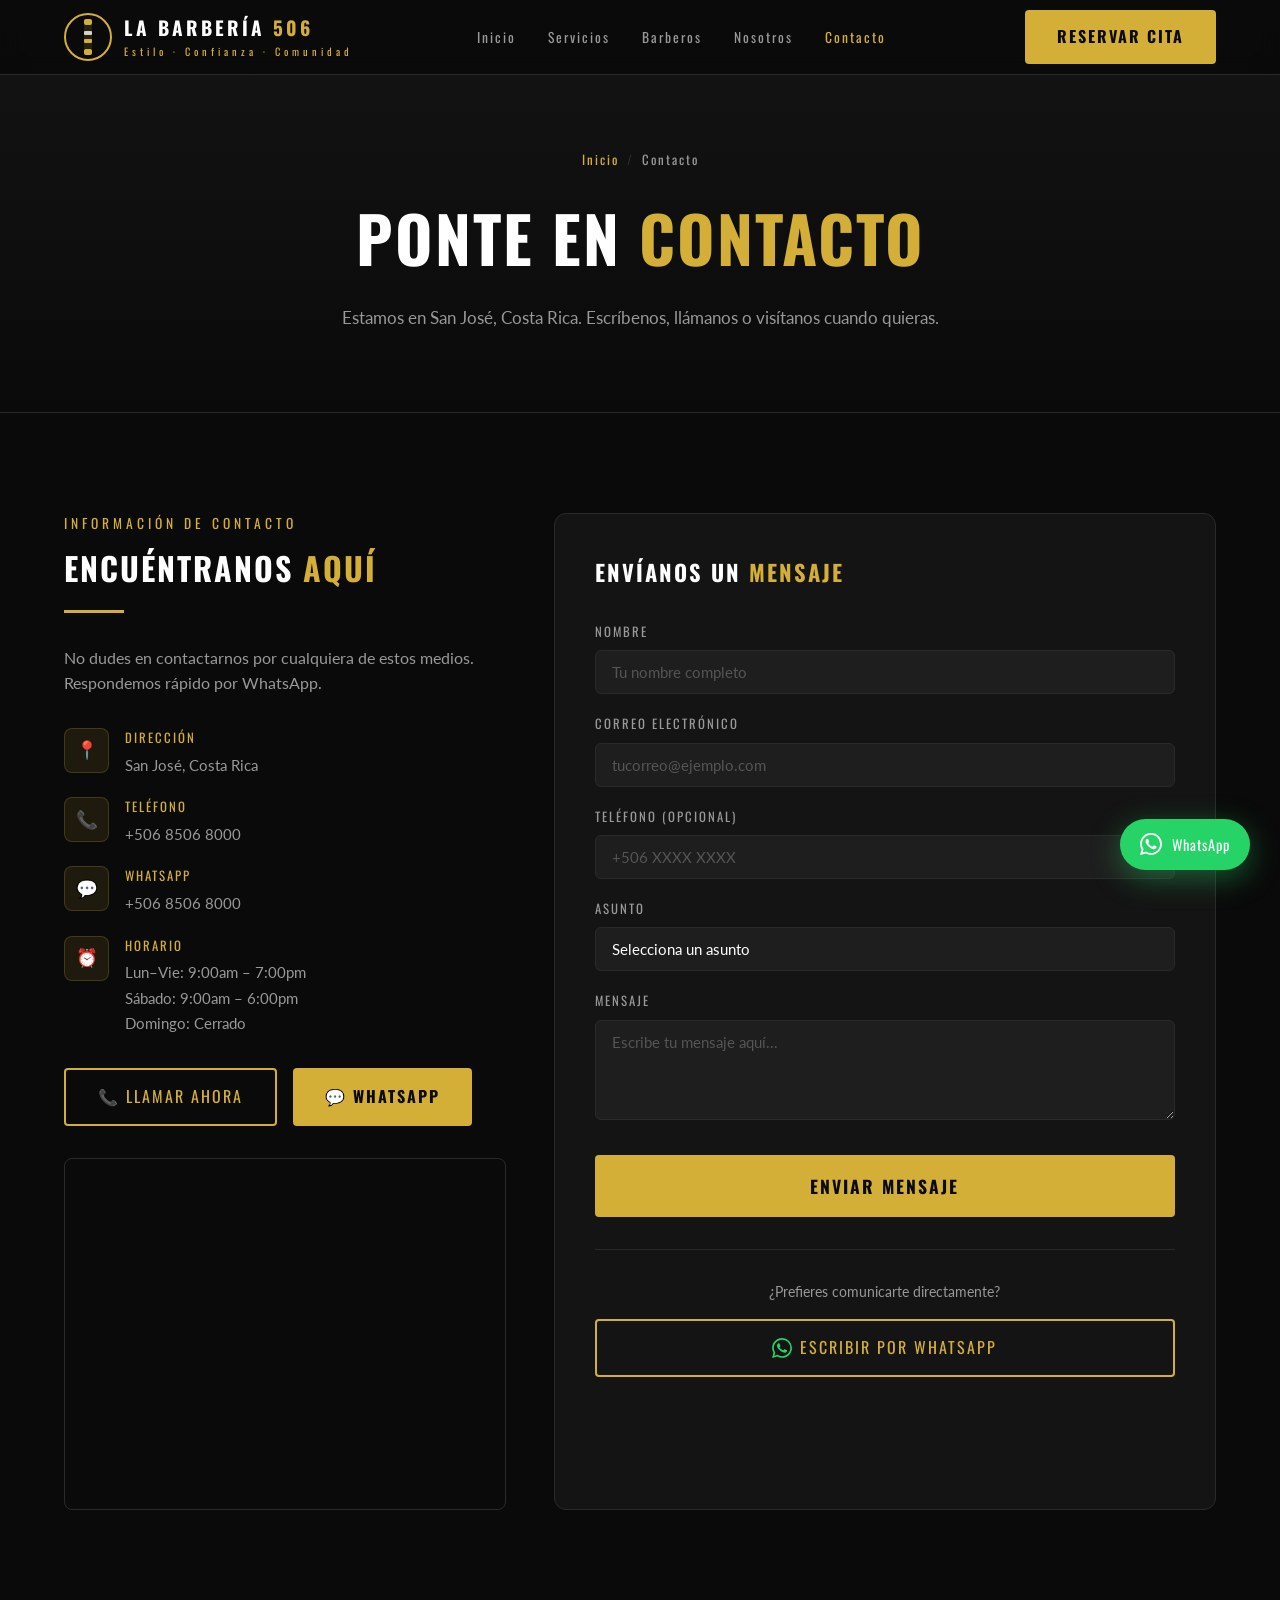
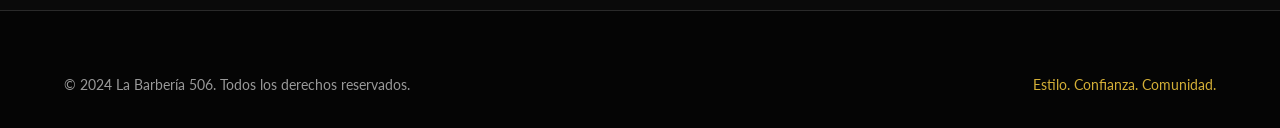
==== contacto.html @ c1d50dc2 "Launch La Barbería 506 website — 6 pages, booking system, WhatsApp integration Co-Authored-By: Claud" ====
<!DOCTYPE html>
<html lang="es">
<head>
  <meta charset="UTF-8" />
  <meta name="viewport" content="width=device-width, initial-scale=1.0" />
  <title>Contacto — La Barbería 506</title>
  <meta name="description" content="Contáctanos en La Barbería 506. San José, Costa Rica. Teléfono: +506 8506 8000. Horario: Lun–Sáb 9am–7pm." />
  <link rel="preconnect" href="https://fonts.googleapis.com" />
  <link rel="preconnect" href="https://fonts.gstatic.com" crossorigin />
  <link href="https://fonts.googleapis.com/css2?family=Oswald:wght@400;500;600;700&family=Lato:wght@300;400;700&display=swap" rel="stylesheet" />
  <link rel="stylesheet" href="css/style.css" />
</head>
<body>

<nav class="navbar" id="navbar">
  <a href="index.html" class="nav-logo">
    <svg class="nav-logo-icon" viewBox="0 0 48 48" fill="none" xmlns="http://www.w3.org/2000/svg">
      <circle cx="24" cy="24" r="23" stroke="#D4AF37" stroke-width="2"/>
      <rect x="20" y="6" width="8" height="36" rx="4" fill="#D4AF37" opacity="0.15"/>
      <rect x="20" y="6" width="8" height="6" rx="2" fill="#D4AF37"/>
      <rect x="20" y="36" width="8" height="6" rx="2" fill="#D4AF37"/>
      <rect x="20" y="18" width="8" height="4" rx="1" fill="white" opacity="0.8"/>
      <rect x="20" y="26" width="8" height="4" rx="1" fill="#D4AF37"/>
    </svg>
    <div class="nav-logo-text">
      <span class="name">LA BARBERÍA <span>506</span></span>
      <span class="tagline">Estilo · Confianza · Comunidad</span>
    </div>
  </a>
  <ul class="nav-links">
    <li><a href="index.html">Inicio</a></li>
    <li><a href="servicios.html">Servicios</a></li>
    <li><a href="barberos.html">Barberos</a></li>
    <li><a href="nosotros.html">Nosotros</a></li>
    <li><a href="contacto.html" class="active">Contacto</a></li>
  </ul>
  <a href="reservar.html" class="btn btn-gold nav-cta">Reservar Cita</a>
  <div class="hamburger" id="hamburger"><span></span><span></span><span></span></div>
</nav>
<div class="mobile-menu" id="mobileMenu">
  <a href="index.html">Inicio</a>
  <a href="servicios.html">Servicios</a>
  <a href="barberos.html">Barberos</a>
  <a href="nosotros.html">Nosotros</a>
  <a href="contacto.html">Contacto</a>
  <a href="reservar.html" style="color: var(--gold);">Reservar Cita →</a>
</div>

<div class="page-hero">
  <div class="breadcrumb"><a href="index.html">Inicio</a><span>/</span>Contacto</div>
  <h1>Ponte en <span class="gold">Contacto</span></h1>
  <p>Estamos en San José, Costa Rica. Escríbenos, llámanos o visítanos cuando quieras.</p>
</div>

<section class="section section-dark">
  <div class="container">
    <div class="contact-wrapper">
      <div class="contact-info fade-up">
        <span class="section-label">Información de Contacto</span>
        <h2>Encuéntranos <span class="gold">Aquí</span></h2>
        <div class="divider"></div>
        <p>No dudes en contactarnos por cualquiera de estos medios. Respondemos rápido por WhatsApp.</p>

        <div class="contact-details">
          <div class="contact-item">
            <div class="contact-item-icon">📍</div>
            <div class="contact-item-text">
              <label>DIRECCIÓN</label>
              <span>San José, Costa Rica</span>
            </div>
          </div>
          <div class="contact-item">
            <div class="contact-item-icon">📞</div>
            <div class="contact-item-text">
              <label>TELÉFONO</label>
              <span><a href="tel:+50685068000" style="color: var(--text-muted); transition: color 0.3s;" onmouseover="this.style.color='#D4AF37'" onmouseout="this.style.color=''">+506 8506 8000</a></span>
            </div>
          </div>
          <div class="contact-item">
            <div class="contact-item-icon">💬</div>
            <div class="contact-item-text">
              <label>WHATSAPP</label>
              <span><a href="https://wa.me/50685068000" target="_blank" style="color: var(--text-muted); transition: color 0.3s;" onmouseover="this.style.color='#25D366'" onmouseout="this.style.color=''">+506 8506 8000</a></span>
            </div>
          </div>
          <div class="contact-item">
            <div class="contact-item-icon">⏰</div>
            <div class="contact-item-text">
              <label>HORARIO</label>
              <span>Lun–Vie: 9:00am – 7:00pm<br>Sábado: 9:00am – 6:00pm<br>Domingo: Cerrado</span>
            </div>
          </div>
        </div>

        <div style="display: flex; gap: 1rem; flex-wrap: wrap; margin-bottom: 2rem;">
          <a href="tel:+50685068000" class="btn btn-outline">📞 Llamar Ahora</a>
          <a href="https://wa.me/50685068000?text=Hola!%20Quiero%20información%20sobre%20La%20Barbería%20506" target="_blank" class="btn btn-gold">💬 WhatsApp</a>
        </div>

        <div class="map-container">
          <iframe
            src="https://www.google.com/maps/embed?pb=!1m18!1m12!1m3!1d125527.61799975936!2d-84.13232455!3d9.9325427!2m3!1f0!2f0!3f0!3m2!1i1024!2i768!4f13.1!3m3!1m2!1s0x8fa0e343b8e8ef25%3A0xbfc98bc5a7c8bcd3!2sSan%20Jos%C3%A9%2C%20Costa%20Rica!5e0!3m2!1ses!2scr!4v1700000000000!5m2!1ses!2scr"
            allowfullscreen=""
            loading="lazy"
            referrerpolicy="no-referrer-when-downgrade"
            title="Ubicación La Barbería 506, San José Costa Rica">
          </iframe>
        </div>
      </div>

      <div class="contact-form-card fade-up">
        <h3>Envíanos un <span class="gold">Mensaje</span></h3>
        <form id="contactForm" novalidate>
          <div class="form-group">
            <label for="c-name">NOMBRE</label>
            <input type="text" id="c-name" name="nombre" placeholder="Tu nombre completo" required />
          </div>
          <div class="form-group">
            <label for="c-email">CORREO ELECTRÓNICO</label>
            <input type="email" id="c-email" name="email" placeholder="tucorreo@ejemplo.com" required />
          </div>
          <div class="form-group">
            <label for="c-phone">TELÉFONO (OPCIONAL)</label>
            <input type="tel" id="c-phone" name="telefono" placeholder="+506 XXXX XXXX" />
          </div>
          <div class="form-group">
            <label for="c-subject">ASUNTO</label>
            <select id="c-subject" name="asunto" required>
              <option value="" disabled selected>Selecciona un asunto</option>
              <option value="Información sobre servicios">Información sobre servicios</option>
              <option value="Reservar una cita">Reservar una cita</option>
              <option value="Precios y promociones">Precios y promociones</option>
              <option value="Trabajo / Empleo">Trabajo / Empleo</option>
              <option value="Otro">Otro</option>
            </select>
          </div>
          <div class="form-group">
            <label for="c-message">MENSAJE</label>
            <textarea id="c-message" name="mensaje" placeholder="Escribe tu mensaje aquí..." required></textarea>
          </div>
          <button type="submit" class="btn btn-gold btn-lg form-submit" style="width: 100%; justify-content: center;">Enviar Mensaje</button>
          <div id="contactSuccess" class="form-message success">¡Mensaje enviado! Te contactaremos pronto. 🎉</div>
          <div id="contactError" class="form-message error">Hubo un error. Por favor escríbenos directamente por WhatsApp.</div>
        </form>

        <div style="margin-top: 2rem; padding-top: 2rem; border-top: 1px solid var(--border);">
          <p style="color: var(--text-muted); font-size: 0.85rem; text-align: center; margin-bottom: 1rem;">¿Prefieres comunicarte directamente?</p>
          <a href="https://wa.me/50685068000?text=Hola!%20Tengo%20una%20consulta" target="_blank" class="btn btn-outline" style="width: 100%; justify-content: center;">
            <svg style="width:20px;height:20px;fill:#25D366;" viewBox="0 0 24 24"><path d="M17.472 14.382c-.297-.149-1.758-.867-2.03-.967-.273-.099-.471-.148-.67.15-.197.297-.767.966-.94 1.164-.173.199-.347.223-.644.075-.297-.15-1.255-.463-2.39-1.475-.883-.788-1.48-1.761-1.653-2.059-.173-.297-.018-.458.13-.606.134-.133.298-.347.446-.52.149-.174.198-.298.298-.497.099-.198.05-.371-.025-.52-.075-.149-.669-1.612-.916-2.207-.242-.579-.487-.5-.669-.51-.173-.008-.371-.01-.57-.01-.198 0-.52.074-.792.372-.272.297-1.04 1.016-1.04 2.479 0 1.462 1.065 2.875 1.213 3.074.149.198 2.096 3.2 5.077 4.487.709.306 1.262.489 1.694.625.712.227 1.36.195 1.871.118.571-.085 1.758-.719 2.006-1.413.248-.694.248-1.289.173-1.413-.074-.124-.272-.198-.57-.347m-5.421 7.403h-.004a9.87 9.87 0 01-5.031-1.378l-.361-.214-3.741.982.998-3.648-.235-.374a9.86 9.86 0 01-1.51-5.26c.001-5.45 4.436-9.884 9.888-9.884 2.64 0 5.122 1.03 6.988 2.898a9.825 9.825 0 012.893 6.994c-.003 5.45-4.437 9.884-9.885 9.884m8.413-18.297A11.815 11.815 0 0012.05 0C5.495 0 .16 5.335.157 11.892c0 2.096.547 4.142 1.588 5.945L.057 24l6.305-1.654a11.882 11.882 0 005.683 1.448h.005c6.554 0 11.89-5.335 11.893-11.893a11.821 11.821 0 00-3.48-8.413Z"/></svg>
            Escribir por WhatsApp
          </a>
        </div>
      </div>
    </div>
  </div>
</section>

<footer>
  <div class="container">
    <div class="footer-bottom" style="border-top: none; padding-top: 0;">
      <p>© 2024 La Barbería 506. Todos los derechos reservados.</p>
      <p style="color: var(--gold);">Estilo. Confianza. Comunidad.</p>
    </div>
  </div>
</footer>

<a href="https://wa.me/50685068000?text=Hola!%20Quiero%20reservar%20una%20cita" target="_blank" class="whatsapp-float">
  <svg viewBox="0 0 24 24" xmlns="http://www.w3.org/2000/svg"><path d="M17.472 14.382c-.297-.149-1.758-.867-2.03-.967-.273-.099-.471-.148-.67.15-.197.297-.767.966-.94 1.164-.173.199-.347.223-.644.075-.297-.15-1.255-.463-2.39-1.475-.883-.788-1.48-1.761-1.653-2.059-.173-.297-.018-.458.13-.606.134-.133.298-.347.446-.52.149-.174.198-.298.298-.497.099-.198.05-.371-.025-.52-.075-.149-.669-1.612-.916-2.207-.242-.579-.487-.5-.669-.51-.173-.008-.371-.01-.57-.01-.198 0-.52.074-.792.372-.272.297-1.04 1.016-1.04 2.479 0 1.462 1.065 2.875 1.213 3.074.149.198 2.096 3.2 5.077 4.487.709.306 1.262.489 1.694.625.712.227 1.36.195 1.871.118.571-.085 1.758-.719 2.006-1.413.248-.694.248-1.289.173-1.413-.074-.124-.272-.198-.57-.347m-5.421 7.403h-.004a9.87 9.87 0 01-5.031-1.378l-.361-.214-3.741.982.998-3.648-.235-.374a9.86 9.86 0 01-1.51-5.26c.001-5.45 4.436-9.884 9.888-9.884 2.64 0 5.122 1.03 6.988 2.898a9.825 9.825 0 012.893 6.994c-.003 5.45-4.437 9.884-9.885 9.884m8.413-18.297A11.815 11.815 0 0012.05 0C5.495 0 .16 5.335.157 11.892c0 2.096.547 4.142 1.588 5.945L.057 24l6.305-1.654a11.882 11.882 0 005.683 1.448h.005c6.554 0 11.89-5.335 11.893-11.893a11.821 11.821 0 00-3.48-8.413Z"/></svg>
  <span class="whatsapp-text">WhatsApp</span>
</a>
<script src="js/main.js"></script>
</body>
</html>
---- css/style.css ----
/* ===== VARIABLES ===== */
:root {
  --gold: #D4AF37;
  --gold-light: #FFD700;
  --gold-dark: #B8960C;
  --black: #0a0a0a;
  --black-card: #141414;
  --black-light: #1e1e1e;
  --border: #2a2a2a;
  --text: #ffffff;
  --text-muted: #999999;
  --whatsapp: #25D366;
}

/* ===== RESET ===== */
*, *::before, *::after { box-sizing: border-box; margin: 0; padding: 0; }
html { scroll-behavior: smooth; }
body {
  background: var(--black);
  color: var(--text);
  font-family: 'Lato', sans-serif;
  line-height: 1.6;
  overflow-x: hidden;
}
img { max-width: 100%; display: block; }
a { text-decoration: none; color: inherit; }
ul { list-style: none; }

/* ===== TYPOGRAPHY ===== */
h1, h2, h3, h4 { font-family: 'Oswald', sans-serif; text-transform: uppercase; letter-spacing: 2px; }
.gold { color: var(--gold); }
.section-title {
  font-size: 2.4rem;
  margin-bottom: 0.5rem;
}
.section-subtitle {
  color: var(--text-muted);
  font-size: 1rem;
  margin-bottom: 3rem;
}
.section-label {
  font-family: 'Oswald', sans-serif;
  color: var(--gold);
  font-size: 0.85rem;
  letter-spacing: 4px;
  text-transform: uppercase;
  display: block;
  margin-bottom: 0.5rem;
}
.text-center { text-align: center; }

/* ===== BUTTONS ===== */
.btn {
  display: inline-flex;
  align-items: center;
  gap: 8px;
  padding: 14px 32px;
  border-radius: 4px;
  font-family: 'Oswald', sans-serif;
  font-size: 1rem;
  letter-spacing: 2px;
  text-transform: uppercase;
  cursor: pointer;
  border: none;
  transition: all 0.3s ease;
}
.btn-gold {
  background: var(--gold);
  color: var(--black);
  font-weight: 700;
}
.btn-gold:hover { background: var(--gold-light); transform: translateY(-2px); box-shadow: 0 8px 25px rgba(212,175,55,0.4); }
.btn-outline {
  background: transparent;
  color: var(--gold);
  border: 2px solid var(--gold);
}
.btn-outline:hover { background: var(--gold); color: var(--black); transform: translateY(-2px); }
.btn-lg { padding: 18px 42px; font-size: 1.1rem; }

/* ===== NAVBAR ===== */
.navbar {
  position: fixed;
  top: 0; left: 0; right: 0;
  z-index: 1000;
  padding: 0 5%;
  height: 75px;
  display: flex;
  align-items: center;
  justify-content: space-between;
  background: rgba(10,10,10,0.95);
  backdrop-filter: blur(10px);
  border-bottom: 1px solid var(--border);
  transition: all 0.3s;
}
.navbar.scrolled { height: 65px; box-shadow: 0 4px 30px rgba(0,0,0,0.5); }
.nav-logo {
  display: flex;
  align-items: center;
  gap: 12px;
}
.nav-logo-icon {
  width: 48px;
  height: 48px;
}
.nav-logo-text { font-family: 'Oswald', sans-serif; }
.nav-logo-text .name { font-size: 1.2rem; font-weight: 700; letter-spacing: 3px; color: var(--text); }
.nav-logo-text .name span { color: var(--gold); }
.nav-logo-text .tagline { font-size: 0.65rem; letter-spacing: 4px; color: var(--gold); display: block; }
.nav-links { display: flex; align-items: center; gap: 2rem; }
.nav-links a { font-family: 'Oswald', sans-serif; font-size: 0.85rem; letter-spacing: 2px; color: var(--text-muted); transition: color 0.3s; }
.nav-links a:hover, .nav-links a.active { color: var(--gold); }
.nav-cta { margin-left: 1rem; }
.hamburger { display: none; flex-direction: column; gap: 5px; cursor: pointer; padding: 5px; }
.hamburger span { display: block; width: 25px; height: 2px; background: var(--text); transition: all 0.3s; }
.mobile-menu {
  display: none;
  position: fixed;
  top: 75px; left: 0; right: 0;
  background: var(--black-card);
  border-bottom: 1px solid var(--border);
  padding: 2rem 5%;
  z-index: 999;
  flex-direction: column;
  gap: 1.5rem;
}
.mobile-menu.open { display: flex; }
.mobile-menu a { font-family: 'Oswald', sans-serif; font-size: 1.1rem; letter-spacing: 3px; color: var(--text-muted); padding: 0.5rem 0; border-bottom: 1px solid var(--border); }
.mobile-menu a:hover { color: var(--gold); }

/* ===== HERO ===== */
.hero {
  min-height: 100vh;
  position: relative;
  display: flex;
  align-items: center;
  padding: 120px 5% 80px;
  overflow: hidden;
}
.hero-bg {
  position: absolute;
  inset: 0;
  background: linear-gradient(135deg, #0a0a0a 0%, #141414 50%, #0a0a0a 100%);
}
.hero-bg::before {
  content: '';
  position: absolute;
  inset: 0;
  background: url("data:image/svg+xml,%3Csvg width='60' height='60' viewBox='0 0 60 60' xmlns='http://www.w3.org/2000/svg'%3E%3Cg fill='none' fill-rule='evenodd'%3E%3Cg fill='%23D4AF37' fill-opacity='0.03'%3E%3Cpath d='M36 34v-4h-2v4h-4v2h4v4h2v-4h4v-2h-4zm0-30V0h-2v4h-4v2h4v4h2V6h4V4h-4zM6 34v-4H4v4H0v2h4v4h2v-4h4v-2H6zM6 4V0H4v4H0v2h4v4h2V6h4V4H6z'/%3E%3C/g%3E%3C/g%3E%3C/svg%3E");
}
.hero-content { position: relative; z-index: 2; max-width: 650px; }
.hero-badge {
  display: inline-flex;
  align-items: center;
  gap: 8px;
  background: rgba(212,175,55,0.1);
  border: 1px solid rgba(212,175,55,0.3);
  padding: 6px 16px;
  border-radius: 50px;
  font-size: 0.8rem;
  letter-spacing: 3px;
  color: var(--gold);
  font-family: 'Oswald', sans-serif;
  margin-bottom: 1.5rem;
}
.hero-badge::before { content: '★'; }
.hero h1 { font-size: clamp(3rem, 7vw, 5.5rem); line-height: 1; margin-bottom: 1.5rem; }
.hero p { font-size: 1.1rem; color: var(--text-muted); margin-bottom: 2.5rem; max-width: 480px; line-height: 1.8; }
.hero-buttons { display: flex; gap: 1rem; flex-wrap: wrap; }
.hero-stats { display: flex; gap: 3rem; margin-top: 4rem; padding-top: 2rem; border-top: 1px solid var(--border); }
.hero-stat-number { font-family: 'Oswald', sans-serif; font-size: 2rem; color: var(--gold); font-weight: 700; }
.hero-stat-label { font-size: 0.8rem; color: var(--text-muted); letter-spacing: 1px; }
.hero-image {
  position: absolute;
  right: 0; top: 0; bottom: 0;
  width: 45%;
  background: linear-gradient(to left, rgba(10,10,10,0) 0%, var(--black) 100%),
              url('images/hero-bg.jpg') center/cover no-repeat;
  opacity: 0.5;
}
.hero-scroll {
  position: absolute;
  bottom: 2rem; left: 50%;
  transform: translateX(-50%);
  display: flex;
  flex-direction: column;
  align-items: center;
  gap: 8px;
  color: var(--text-muted);
  font-size: 0.75rem;
  letter-spacing: 3px;
  font-family: 'Oswald', sans-serif;
  animation: bounce 2s infinite;
}
.hero-scroll::after { content: '↓'; font-size: 1.2rem; color: var(--gold); }
@keyframes bounce { 0%, 100% { transform: translateX(-50%) translateY(0); } 50% { transform: translateX(-50%) translateY(8px); } }

/* ===== SECTIONS ===== */
.section { padding: 100px 5%; }
.section-dark { background: var(--black); }
.section-card { background: var(--black-card); }
.container { max-width: 1200px; margin: 0 auto; }
.divider { width: 60px; height: 3px; background: var(--gold); margin: 1rem 0 2rem; }
.divider-center { margin: 1rem auto 2rem; }

/* ===== SERVICES ===== */
.services-grid { display: grid; grid-template-columns: repeat(auto-fit, minmax(280px, 1fr)); gap: 1.5rem; }
.service-card {
  background: var(--black-card);
  border: 1px solid var(--border);
  border-radius: 8px;
  padding: 2rem;
  transition: all 0.3s;
  position: relative;
  overflow: hidden;
}
.service-card::before {
  content: '';
  position: absolute;
  top: 0; left: 0; right: 0;
  height: 3px;
  background: var(--gold);
  transform: scaleX(0);
  transition: transform 0.3s;
}
.service-card:hover { border-color: var(--gold); transform: translateY(-5px); box-shadow: 0 15px 40px rgba(212,175,55,0.1); }
.service-card:hover::before { transform: scaleX(1); }
.service-icon { font-size: 2.5rem; margin-bottom: 1rem; }
.service-card h3 { font-size: 1.2rem; margin-bottom: 0.5rem; }
.service-card p { color: var(--text-muted); font-size: 0.9rem; margin-bottom: 1.5rem; }
.service-price { font-family: 'Oswald', sans-serif; font-size: 1.5rem; color: var(--gold); font-weight: 700; }
.service-price span { font-size: 0.85rem; color: var(--text-muted); font-family: 'Lato', sans-serif; }
.service-book-btn {
  display: block;
  width: 100%;
  margin-top: 1rem;
  padding: 10px;
  background: transparent;
  border: 1px solid var(--border);
  color: var(--text-muted);
  font-family: 'Oswald', sans-serif;
  letter-spacing: 2px;
  font-size: 0.8rem;
  cursor: pointer;
  border-radius: 4px;
  transition: all 0.3s;
  text-align: center;
}
.service-book-btn:hover { background: var(--gold); color: var(--black); border-color: var(--gold); }

/* ===== BARBERS ===== */
.barbers-grid { display: grid; grid-template-columns: repeat(auto-fit, minmax(260px, 1fr)); gap: 2rem; }
.barber-card {
  background: var(--black-card);
  border: 1px solid var(--border);
  border-radius: 8px;
  overflow: hidden;
  transition: all 0.3s;
}
.barber-card:hover { border-color: var(--gold); transform: translateY(-5px); box-shadow: 0 15px 40px rgba(212,175,55,0.1); }
.barber-photo {
  width: 100%;
  height: 300px;
  object-fit: cover;
  background: var(--black-light);
  display: flex;
  align-items: center;
  justify-content: center;
  font-size: 5rem;
}
.barber-photo-placeholder {
  width: 100%;
  height: 300px;
  background: linear-gradient(135deg, var(--black-light), var(--black-card));
  display: flex;
  align-items: center;
  justify-content: center;
  font-size: 5rem;
}
.barber-info { padding: 1.5rem; }
.barber-info h3 { font-size: 1.3rem; margin-bottom: 0.25rem; }
.barber-role { color: var(--gold); font-size: 0.85rem; letter-spacing: 2px; font-family: 'Oswald', sans-serif; display: block; margin-bottom: 0.75rem; }
.barber-info p { color: var(--text-muted); font-size: 0.9rem; margin-bottom: 1rem; }
.barber-socials { display: flex; gap: 0.75rem; }
.barber-social { width: 35px; height: 35px; border: 1px solid var(--border); border-radius: 50%; display: flex; align-items: center; justify-content: center; font-size: 0.9rem; transition: all 0.3s; color: var(--text-muted); }
.barber-social:hover { background: var(--gold); border-color: var(--gold); color: var(--black); }

/* ===== BOOKING ===== */
.booking-wrapper {
  display: grid;
  grid-template-columns: 1fr 1.5fr;
  gap: 3rem;
  align-items: start;
}
.booking-info h2 { font-size: 2rem; margin-bottom: 1rem; }
.booking-info p { color: var(--text-muted); margin-bottom: 2rem; }
.booking-features { display: flex; flex-direction: column; gap: 1rem; }
.booking-feature { display: flex; gap: 1rem; align-items: flex-start; }
.booking-feature-icon { width: 40px; height: 40px; background: rgba(212,175,55,0.1); border: 1px solid rgba(212,175,55,0.3); border-radius: 50%; display: flex; align-items: center; justify-content: center; font-size: 1rem; flex-shrink: 0; }
.booking-feature-text h4 { font-size: 0.95rem; margin-bottom: 0.2rem; }
.booking-feature-text p { color: var(--text-muted); font-size: 0.85rem; margin: 0; }
.booking-form-card {
  background: var(--black-card);
  border: 1px solid var(--border);
  border-radius: 12px;
  padding: 2.5rem;
}
.booking-form-card h3 { font-size: 1.4rem; margin-bottom: 0.5rem; }
.booking-form-card > p { color: var(--text-muted); font-size: 0.9rem; margin-bottom: 2rem; }
.form-group { margin-bottom: 1.25rem; }
.form-row { display: grid; grid-template-columns: 1fr 1fr; gap: 1rem; }
.form-group label { display: block; font-size: 0.8rem; letter-spacing: 2px; color: var(--text-muted); font-family: 'Oswald', sans-serif; margin-bottom: 0.5rem; }
.form-group input,
.form-group select,
.form-group textarea {
  width: 100%;
  background: var(--black-light);
  border: 1px solid var(--border);
  color: var(--text);
  padding: 12px 16px;
  border-radius: 6px;
  font-family: 'Lato', sans-serif;
  font-size: 0.95rem;
  transition: border-color 0.3s;
  appearance: none;
}
.form-group input:focus,
.form-group select:focus,
.form-group textarea:focus { outline: none; border-color: var(--gold); }
.form-group input::placeholder,
.form-group textarea::placeholder { color: #555; }
.form-group select option { background: var(--black-card); }
.form-group textarea { resize: vertical; min-height: 100px; }
.form-submit { width: 100%; margin-top: 0.5rem; justify-content: center; }
.form-note { text-align: center; color: var(--text-muted); font-size: 0.8rem; margin-top: 1rem; }

/* ===== TESTIMONIALS ===== */
.testimonials-grid { display: grid; grid-template-columns: repeat(auto-fit, minmax(300px, 1fr)); gap: 1.5rem; }
.testimonial-card {
  background: var(--black-card);
  border: 1px solid var(--border);
  border-radius: 8px;
  padding: 2rem;
  transition: all 0.3s;
}
.testimonial-card:hover { border-color: rgba(212,175,55,0.3); }
.testimonial-stars { color: var(--gold); font-size: 1rem; margin-bottom: 1rem; letter-spacing: 2px; }
.testimonial-card p { color: var(--text-muted); font-style: italic; margin-bottom: 1.5rem; line-height: 1.8; }
.testimonial-author { display: flex; align-items: center; gap: 1rem; }
.testimonial-avatar { width: 45px; height: 45px; border-radius: 50%; background: rgba(212,175,55,0.2); border: 2px solid var(--gold); display: flex; align-items: center; justify-content: center; font-family: 'Oswald', sans-serif; font-size: 1.1rem; color: var(--gold); font-weight: 700; }
.testimonial-name { font-family: 'Oswald', sans-serif; font-size: 0.95rem; letter-spacing: 1px; }
.testimonial-date { color: var(--text-muted); font-size: 0.8rem; }

/* ===== ABOUT ===== */
.about-wrapper { display: grid; grid-template-columns: 1fr 1fr; gap: 4rem; align-items: center; }
.about-image-wrap { position: relative; }
.about-image-placeholder {
  width: 100%;
  aspect-ratio: 4/5;
  background: linear-gradient(135deg, var(--black-light), var(--black-card));
  border-radius: 8px;
  display: flex;
  align-items: center;
  justify-content: center;
  font-size: 8rem;
  border: 1px solid var(--border);
}
.about-badge-float {
  position: absolute;
  bottom: -20px;
  right: -20px;
  background: var(--gold);
  color: var(--black);
  padding: 1.5rem;
  border-radius: 8px;
  text-align: center;
  font-family: 'Oswald', sans-serif;
}
.about-badge-float .number { font-size: 2.5rem; font-weight: 700; line-height: 1; }
.about-badge-float .label { font-size: 0.7rem; letter-spacing: 2px; }
.about-content h2 { font-size: 2.2rem; margin-bottom: 1rem; }
.about-content p { color: var(--text-muted); margin-bottom: 1.5rem; line-height: 1.9; }
.about-values { display: grid; grid-template-columns: 1fr 1fr; gap: 1rem; margin-top: 2rem; }
.about-value { display: flex; gap: 0.75rem; align-items: flex-start; }
.about-value-icon { color: var(--gold); font-size: 1.2rem; margin-top: 2px; }
.about-value h4 { font-size: 0.9rem; margin-bottom: 0.2rem; }
.about-value p { font-size: 0.82rem; color: var(--text-muted); margin: 0; }

/* ===== CONTACT ===== */
.contact-wrapper { display: grid; grid-template-columns: 1fr 1.5fr; gap: 3rem; }
.contact-info h2 { font-size: 2rem; margin-bottom: 1rem; }
.contact-info p { color: var(--text-muted); margin-bottom: 2rem; }
.contact-details { display: flex; flex-direction: column; gap: 1.25rem; margin-bottom: 2rem; }
.contact-item { display: flex; gap: 1rem; align-items: flex-start; }
.contact-item-icon { width: 45px; height: 45px; background: rgba(212,175,55,0.1); border: 1px solid rgba(212,175,55,0.2); border-radius: 8px; display: flex; align-items: center; justify-content: center; font-size: 1.1rem; flex-shrink: 0; }
.contact-item-text label { display: block; font-family: 'Oswald', sans-serif; font-size: 0.8rem; letter-spacing: 2px; color: var(--gold); margin-bottom: 0.2rem; }
.contact-item-text span { font-size: 0.95rem; color: var(--text-muted); }
.map-container { border-radius: 8px; overflow: hidden; border: 1px solid var(--border); }
.map-container iframe { width: 100%; height: 350px; display: block; border: none; filter: grayscale(100%) invert(90%); }
.contact-form-card {
  background: var(--black-card);
  border: 1px solid var(--border);
  border-radius: 12px;
  padding: 2.5rem;
}
.contact-form-card h3 { font-size: 1.4rem; margin-bottom: 2rem; }

/* ===== FOOTER ===== */
footer {
  background: #050505;
  border-top: 1px solid var(--border);
  padding: 4rem 5% 2rem;
}
.footer-grid { display: grid; grid-template-columns: 2fr 1fr 1fr 1fr; gap: 3rem; margin-bottom: 3rem; }
.footer-brand p { color: var(--text-muted); font-size: 0.9rem; margin: 1rem 0 1.5rem; max-width: 280px; line-height: 1.8; }
.footer-socials { display: flex; gap: 0.75rem; }
.footer-social { width: 38px; height: 38px; border: 1px solid var(--border); border-radius: 50%; display: flex; align-items: center; justify-content: center; font-size: 0.9rem; transition: all 0.3s; color: var(--text-muted); }
.footer-social:hover { background: var(--gold); border-color: var(--gold); color: var(--black); }
.footer-col h4 { font-family: 'Oswald', sans-serif; font-size: 0.85rem; letter-spacing: 3px; color: var(--gold); margin-bottom: 1.5rem; }
.footer-col ul li { margin-bottom: 0.75rem; }
.footer-col ul li a { color: var(--text-muted); font-size: 0.9rem; transition: color 0.3s; }
.footer-col ul li a:hover { color: var(--gold); }
.footer-bottom { border-top: 1px solid var(--border); padding-top: 2rem; display: flex; justify-content: space-between; align-items: center; flex-wrap: wrap; gap: 1rem; }
.footer-bottom p { color: var(--text-muted); font-size: 0.85rem; }

/* ===== WHATSAPP FLOAT ===== */
.whatsapp-float {
  position: fixed;
  bottom: 30px;
  right: 30px;
  z-index: 999;
  display: flex;
  align-items: center;
  gap: 10px;
  background: var(--whatsapp);
  color: white;
  padding: 14px 20px;
  border-radius: 50px;
  font-family: 'Oswald', sans-serif;
  font-size: 0.9rem;
  letter-spacing: 1px;
  box-shadow: 0 8px 30px rgba(37,211,102,0.4);
  transition: all 0.3s;
  cursor: pointer;
}
.whatsapp-float:hover { transform: translateY(-3px); box-shadow: 0 12px 40px rgba(37,211,102,0.5); }
.whatsapp-float svg { width: 22px; height: 22px; fill: white; flex-shrink: 0; }
.whatsapp-text { white-space: nowrap; }

/* ===== PAGE HERO (inner pages) ===== */
.page-hero {
  padding: 150px 5% 80px;
  background: linear-gradient(180deg, var(--black-card) 0%, var(--black) 100%);
  border-bottom: 1px solid var(--border);
  text-align: center;
}
.page-hero h1 { font-size: clamp(2.5rem, 5vw, 4rem); }
.page-hero p { color: var(--text-muted); max-width: 600px; margin: 1rem auto 0; font-size: 1.05rem; }
.breadcrumb { display: flex; justify-content: center; gap: 0.5rem; margin-bottom: 1rem; font-size: 0.8rem; color: var(--text-muted); font-family: 'Oswald', sans-serif; letter-spacing: 2px; }
.breadcrumb a { color: var(--gold); }
.breadcrumb span { color: var(--border); }

/* ===== SUCCESS/ERROR MESSAGES ===== */
.form-message { padding: 1rem 1.5rem; border-radius: 6px; margin-top: 1rem; font-size: 0.9rem; display: none; }
.form-message.success { background: rgba(37,211,102,0.1); border: 1px solid rgba(37,211,102,0.3); color: #25D366; }
.form-message.error { background: rgba(255,50,50,0.1); border: 1px solid rgba(255,50,50,0.3); color: #ff5555; }

/* ===== ANIMATIONS ===== */
.fade-up { opacity: 0; transform: translateY(30px); transition: opacity 0.6s ease, transform 0.6s ease; }
.fade-up.visible { opacity: 1; transform: translateY(0); }

/* ===== RESPONSIVE ===== */
@media (max-width: 1024px) {
  .footer-grid { grid-template-columns: 1fr 1fr; }
  .about-wrapper { grid-template-columns: 1fr; }
  .about-image-wrap { display: none; }
  .booking-wrapper { grid-template-columns: 1fr; }
  .contact-wrapper { grid-template-columns: 1fr; }
}
@media (max-width: 768px) {
  .nav-links, .nav-cta { display: none; }
  .hamburger { display: flex; }
  .hero-stats { gap: 1.5rem; }
  .hero-image { display: none; }
  .form-row { grid-template-columns: 1fr; }
  .footer-grid { grid-template-columns: 1fr; }
  .footer-bottom { flex-direction: column; text-align: center; }
  .section { padding: 70px 5%; }
  .whatsapp-float .whatsapp-text { display: none; }
  .whatsapp-float { padding: 14px; border-radius: 50%; }
}
@media (max-width: 480px) {
  .hero-buttons { flex-direction: column; }
  .btn-lg { width: 100%; justify-content: center; }
  .hero-stats { flex-wrap: wrap; }
  .about-values { grid-template-columns: 1fr; }
}
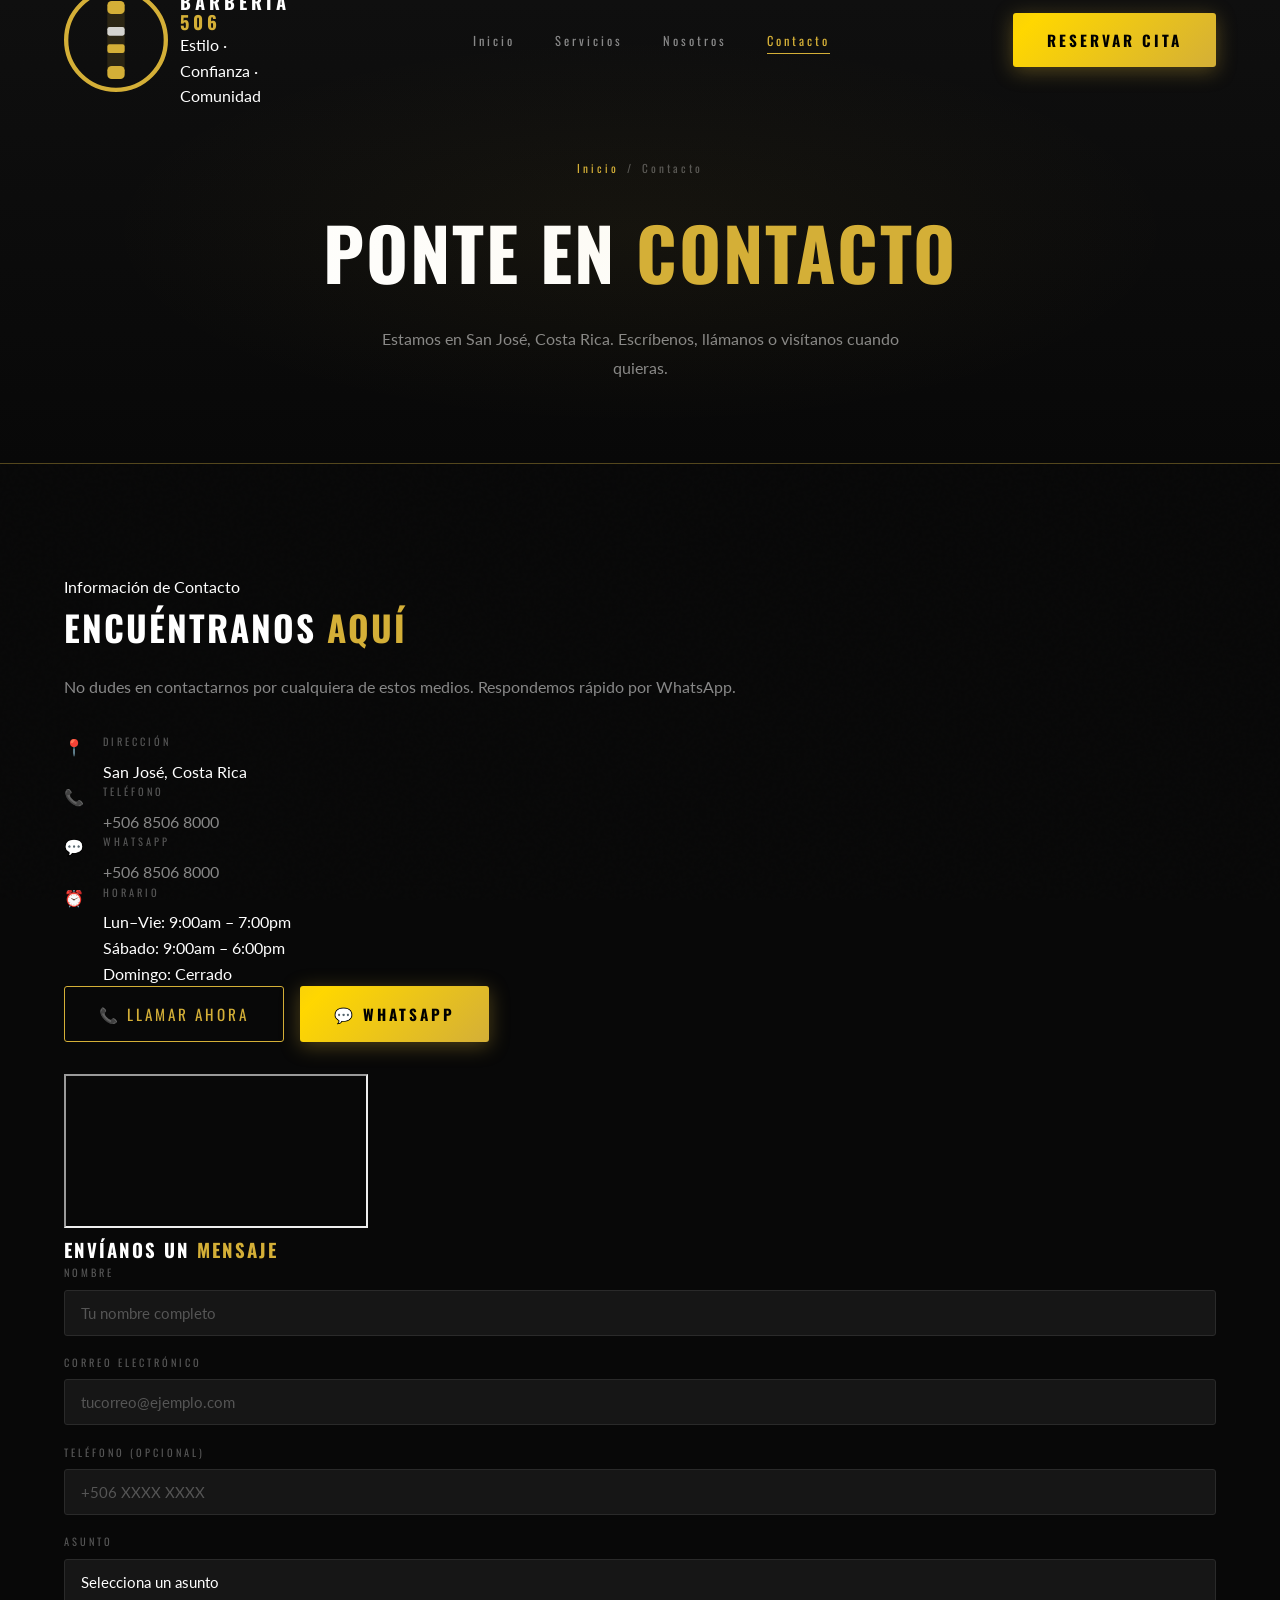
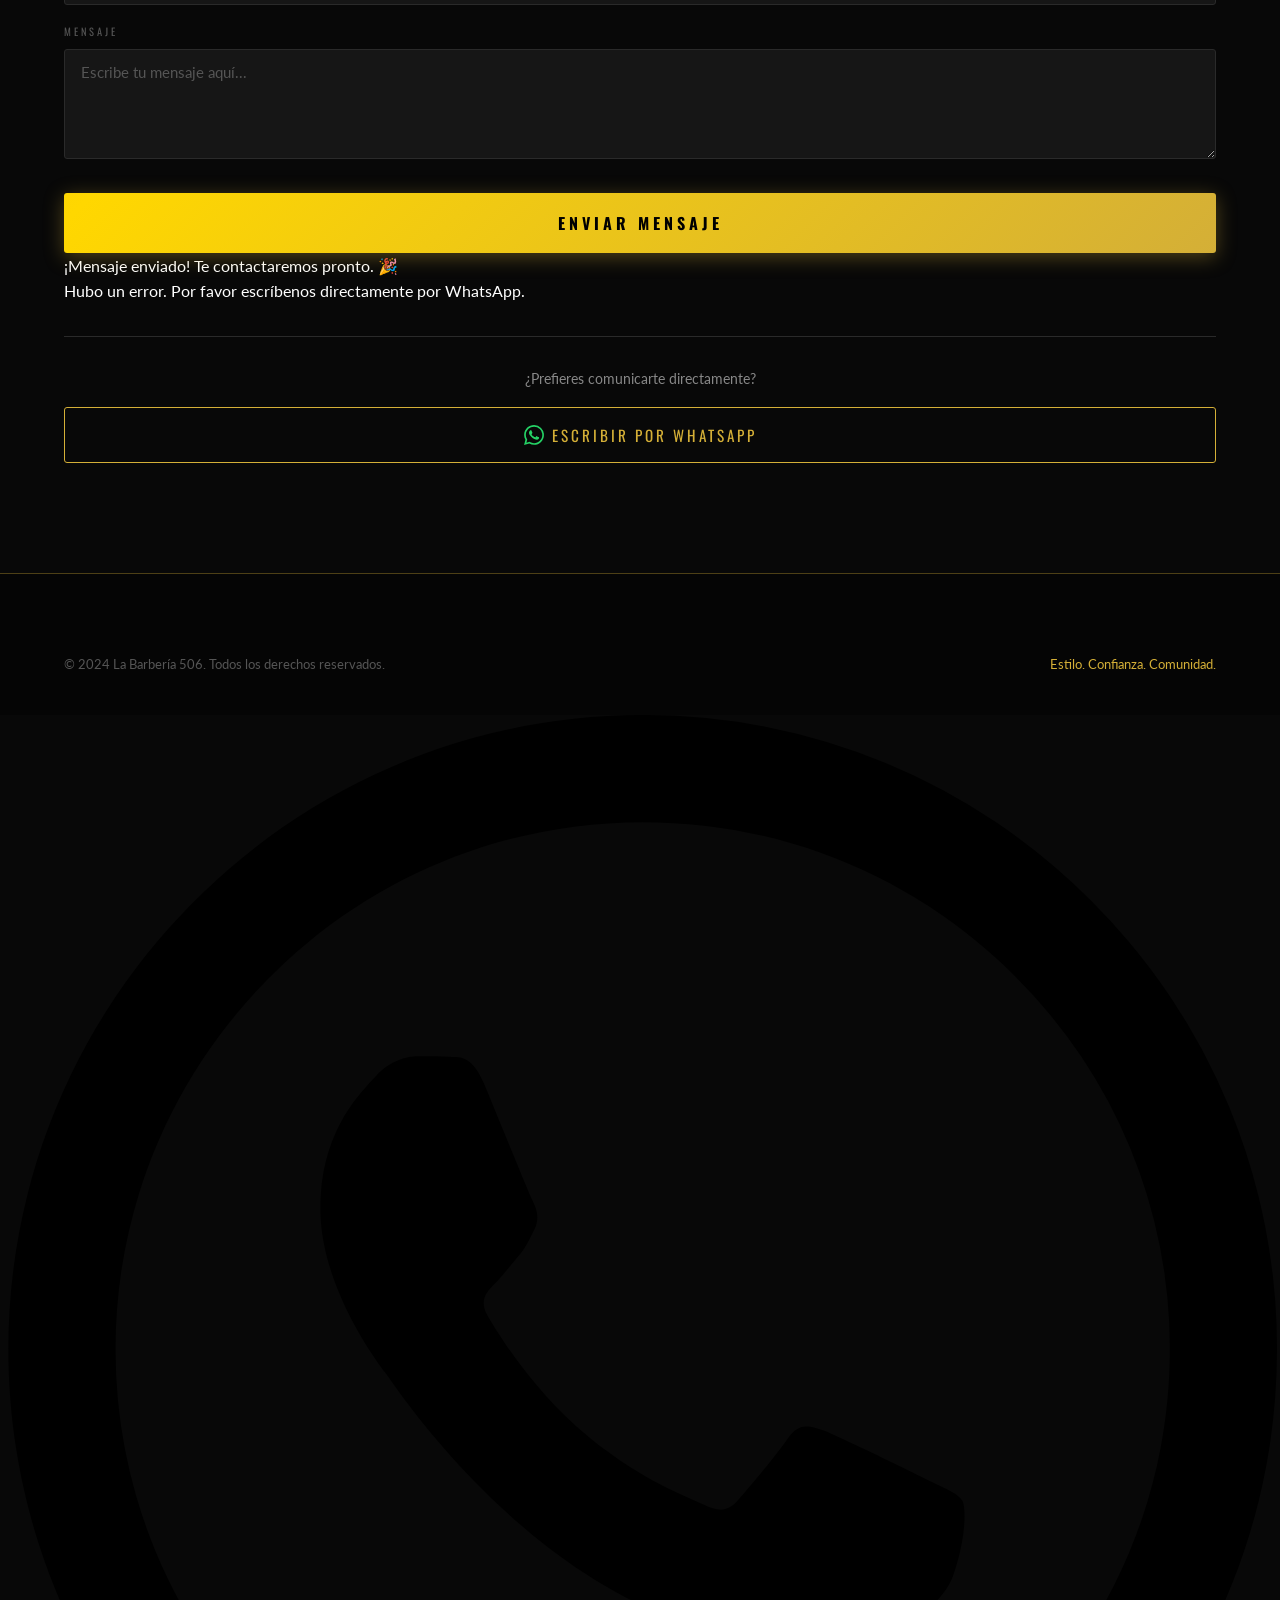
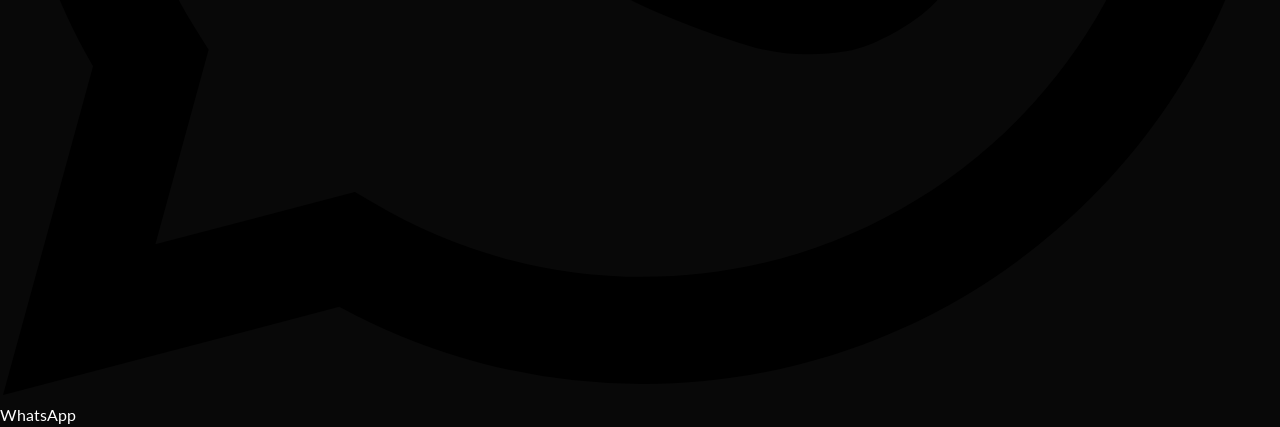
==== commit e45021a8: "Redesign with premium gold/black theme, logo, remove barbers page - Full redesign: intense gold/blac" ====
--- a/contacto.html
+++ b/contacto.html
@@ -30,7 +30,6 @@
   <ul class="nav-links">
     <li><a href="index.html">Inicio</a></li>
     <li><a href="servicios.html">Servicios</a></li>
-    <li><a href="barberos.html">Barberos</a></li>
     <li><a href="nosotros.html">Nosotros</a></li>
     <li><a href="contacto.html" class="active">Contacto</a></li>
   </ul>
@@ -40,7 +39,6 @@
 <div class="mobile-menu" id="mobileMenu">
   <a href="index.html">Inicio</a>
   <a href="servicios.html">Servicios</a>
-  <a href="barberos.html">Barberos</a>
   <a href="nosotros.html">Nosotros</a>
   <a href="contacto.html">Contacto</a>
   <a href="reservar.html" style="color: var(--gold);">Reservar Cita →</a>
--- a/css/style.css
+++ b/css/style.css
@@ -1,497 +1,627 @@
 /* ===== VARIABLES ===== */
 :root {
   --gold: #D4AF37;
-  --gold-light: #FFD700;
-  --gold-dark: #B8960C;
-  --black: #0a0a0a;
-  --black-card: #141414;
-  --black-light: #1e1e1e;
+  --gold-bright: #FFD700;
+  --gold-light: #F5E27A;
+  --gold-dark: #A07B0A;
+  --black: #080808;
+  --black-2: #0f0f0f;
+  --black-3: #161616;
+  --black-4: #1f1f1f;
   --border: #2a2a2a;
+  --border-gold: rgba(212,175,55,0.35);
   --text: #ffffff;
-  --text-muted: #999999;
-  --whatsapp: #25D366;
+  --text-muted: #888;
+  --text-dim: #555;
+  --green: #25D366;
+  --glow: 0 0 40px rgba(212,175,55,0.25);
+  --glow-strong: 0 0 60px rgba(212,175,55,0.45);
 }
 
 /* ===== RESET ===== */
 *, *::before, *::after { box-sizing: border-box; margin: 0; padding: 0; }
 html { scroll-behavior: smooth; }
-body {
-  background: var(--black);
-  color: var(--text);
-  font-family: 'Lato', sans-serif;
-  line-height: 1.6;
-  overflow-x: hidden;
-}
+body { background: var(--black); color: var(--text); font-family: 'Lato', sans-serif; line-height: 1.6; overflow-x: hidden; }
 img { max-width: 100%; display: block; }
 a { text-decoration: none; color: inherit; }
 ul { list-style: none; }
 
 /* ===== TYPOGRAPHY ===== */
-h1, h2, h3, h4 { font-family: 'Oswald', sans-serif; text-transform: uppercase; letter-spacing: 2px; }
+h1,h2,h3,h4 { font-family: 'Oswald', sans-serif; text-transform: uppercase; letter-spacing: 2px; }
 .gold { color: var(--gold); }
-.section-title {
-  font-size: 2.4rem;
-  margin-bottom: 0.5rem;
-}
-.section-subtitle {
-  color: var(--text-muted);
-  font-size: 1rem;
-  margin-bottom: 3rem;
-}
-.section-label {
-  font-family: 'Oswald', sans-serif;
-  color: var(--gold);
-  font-size: 0.85rem;
-  letter-spacing: 4px;
-  text-transform: uppercase;
-  display: block;
-  margin-bottom: 0.5rem;
-}
-.text-center { text-align: center; }
+.gold-glow { color: var(--gold); text-shadow: 0 0 30px rgba(212,175,55,0.6); }
+
+/* ===== NOISE TEXTURE ===== */
+body::before {
+  content: '';
+  position: fixed; inset: 0; z-index: 0; pointer-events: none;
+  background-image: url("data:image/svg+xml,%3Csvg viewBox='0 0 256 256' xmlns='http://www.w3.org/2000/svg'%3E%3Cfilter id='noise'%3E%3CfeTurbulence type='fractalNoise' baseFrequency='0.9' numOctaves='4' stitchTiles='stitch'/%3E%3C/filter%3E%3Crect width='100%25' height='100%25' filter='url(%23noise)' opacity='0.03'/%3E%3C/svg%3E");
+  opacity: 0.4;
+}
 
 /* ===== BUTTONS ===== */
 .btn {
-  display: inline-flex;
-  align-items: center;
-  gap: 8px;
-  padding: 14px 32px;
-  border-radius: 4px;
-  font-family: 'Oswald', sans-serif;
-  font-size: 1rem;
-  letter-spacing: 2px;
-  text-transform: uppercase;
-  cursor: pointer;
-  border: none;
-  transition: all 0.3s ease;
-}
+  display: inline-flex; align-items: center; gap: 8px;
+  padding: 15px 34px; border-radius: 3px;
+  font-family: 'Oswald', sans-serif; font-size: 0.95rem;
+  letter-spacing: 3px; text-transform: uppercase;
+  cursor: pointer; border: none; transition: all 0.3s ease;
+  position: relative; overflow: hidden;
+}
+.btn::after {
+  content: ''; position: absolute; inset: 0;
+  background: linear-gradient(135deg, rgba(255,255,255,0.1) 0%, transparent 60%);
+  opacity: 0; transition: opacity 0.3s;
+}
+.btn:hover::after { opacity: 1; }
 .btn-gold {
-  background: var(--gold);
-  color: var(--black);
-  font-weight: 700;
-}
-.btn-gold:hover { background: var(--gold-light); transform: translateY(-2px); box-shadow: 0 8px 25px rgba(212,175,55,0.4); }
+  background: linear-gradient(135deg, var(--gold) 0%, var(--gold-bright) 50%, var(--gold) 100%);
+  background-size: 200% 100%; background-position: 100%;
+  color: #000; font-weight: 700;
+  box-shadow: 0 4px 20px rgba(212,175,55,0.35);
+}
+.btn-gold:hover {
+  background-position: 0%;
+  box-shadow: 0 6px 35px rgba(212,175,55,0.6);
+  transform: translateY(-2px);
+}
 .btn-outline {
-  background: transparent;
-  color: var(--gold);
-  border: 2px solid var(--gold);
-}
-.btn-outline:hover { background: var(--gold); color: var(--black); transform: translateY(-2px); }
-.btn-lg { padding: 18px 42px; font-size: 1.1rem; }
+  background: transparent; color: var(--gold);
+  border: 1.5px solid var(--gold);
+}
+.btn-outline:hover {
+  background: rgba(212,175,55,0.08);
+  box-shadow: 0 0 20px rgba(212,175,55,0.2);
+  transform: translateY(-2px);
+}
+.btn-lg { padding: 18px 44px; font-size: 1rem; letter-spacing: 4px; }
+.btn-white {
+  background: #fff; color: #000; font-weight: 700;
+  box-shadow: 0 4px 20px rgba(255,255,255,0.2);
+}
+.btn-white:hover { background: #f0f0f0; transform: translateY(-2px); }
 
 /* ===== NAVBAR ===== */
 .navbar {
-  position: fixed;
-  top: 0; left: 0; right: 0;
-  z-index: 1000;
-  padding: 0 5%;
-  height: 75px;
-  display: flex;
-  align-items: center;
-  justify-content: space-between;
-  background: rgba(10,10,10,0.95);
-  backdrop-filter: blur(10px);
-  border-bottom: 1px solid var(--border);
+  position: fixed; top: 0; left: 0; right: 0; z-index: 1000;
+  padding: 0 5%; height: 80px;
+  display: flex; align-items: center; justify-content: space-between;
+  transition: all 0.4s;
+}
+.navbar.scrolled {
+  background: rgba(8,8,8,0.97);
+  backdrop-filter: blur(20px);
+  border-bottom: 1px solid var(--border-gold);
+  height: 68px;
+  box-shadow: 0 4px 40px rgba(0,0,0,0.8);
+}
+.nav-logo { display: flex; align-items: center; gap: 12px; }
+.nav-logo-svg { width: 52px; height: 52px; flex-shrink: 0; filter: drop-shadow(0 0 8px rgba(212,175,55,0.4)); }
+.nav-logo-text .name { font-family: 'Oswald', sans-serif; font-size: 1.15rem; font-weight: 700; letter-spacing: 4px; display: block; line-height: 1.1; }
+.nav-logo-text .name span { color: var(--gold); }
+.nav-logo-text .tag { font-size: 0.6rem; letter-spacing: 5px; color: var(--gold); opacity: 0.8; display: block; margin-top: 2px; }
+.nav-links { display: flex; align-items: center; gap: 2.5rem; }
+.nav-links a {
+  font-family: 'Oswald', sans-serif; font-size: 0.78rem;
+  letter-spacing: 3px; color: var(--text-muted); transition: color 0.3s;
+  position: relative; padding-bottom: 4px;
+}
+.nav-links a::after {
+  content: ''; position: absolute; bottom: 0; left: 0; right: 0;
+  height: 1px; background: var(--gold);
+  transform: scaleX(0); transform-origin: left; transition: transform 0.3s;
+}
+.nav-links a:hover, .nav-links a.active { color: var(--gold); }
+.nav-links a:hover::after, .nav-links a.active::after { transform: scaleX(1); }
+.hamburger { display: none; flex-direction: column; gap: 5px; cursor: pointer; padding: 5px; }
+.hamburger span { display: block; width: 26px; height: 2px; background: var(--gold); transition: all 0.3s; border-radius: 2px; }
+.mobile-menu {
+  display: none; position: fixed;
+  top: 68px; left: 0; right: 0; bottom: 0;
+  background: rgba(8,8,8,0.98);
+  backdrop-filter: blur(20px);
+  padding: 3rem 5%;
+  z-index: 999; flex-direction: column; gap: 0;
+  border-top: 1px solid var(--border-gold);
+}
+.mobile-menu.open { display: flex; }
+.mobile-menu a {
+  font-family: 'Oswald', sans-serif; font-size: 1.4rem;
+  letter-spacing: 4px; color: var(--text-muted);
+  padding: 1.2rem 0; border-bottom: 1px solid var(--border);
   transition: all 0.3s;
 }
-.navbar.scrolled { height: 65px; box-shadow: 0 4px 30px rgba(0,0,0,0.5); }
-.nav-logo {
-  display: flex;
-  align-items: center;
-  gap: 12px;
-}
-.nav-logo-icon {
-  width: 48px;
-  height: 48px;
-}
-.nav-logo-text { font-family: 'Oswald', sans-serif; }
-.nav-logo-text .name { font-size: 1.2rem; font-weight: 700; letter-spacing: 3px; color: var(--text); }
-.nav-logo-text .name span { color: var(--gold); }
-.nav-logo-text .tagline { font-size: 0.65rem; letter-spacing: 4px; color: var(--gold); display: block; }
-.nav-links { display: flex; align-items: center; gap: 2rem; }
-.nav-links a { font-family: 'Oswald', sans-serif; font-size: 0.85rem; letter-spacing: 2px; color: var(--text-muted); transition: color 0.3s; }
-.nav-links a:hover, .nav-links a.active { color: var(--gold); }
-.nav-cta { margin-left: 1rem; }
-.hamburger { display: none; flex-direction: column; gap: 5px; cursor: pointer; padding: 5px; }
-.hamburger span { display: block; width: 25px; height: 2px; background: var(--text); transition: all 0.3s; }
-.mobile-menu {
-  display: none;
-  position: fixed;
-  top: 75px; left: 0; right: 0;
-  background: var(--black-card);
-  border-bottom: 1px solid var(--border);
-  padding: 2rem 5%;
-  z-index: 999;
-  flex-direction: column;
-  gap: 1.5rem;
-}
-.mobile-menu.open { display: flex; }
-.mobile-menu a { font-family: 'Oswald', sans-serif; font-size: 1.1rem; letter-spacing: 3px; color: var(--text-muted); padding: 0.5rem 0; border-bottom: 1px solid var(--border); }
-.mobile-menu a:hover { color: var(--gold); }
+.mobile-menu a:hover { color: var(--gold); padding-left: 1rem; }
 
 /* ===== HERO ===== */
 .hero {
-  min-height: 100vh;
+  min-height: 100vh; position: relative;
+  display: flex; align-items: center;
+  padding: 140px 5% 100px;
+  overflow: hidden;
+}
+.hero-bg {
+  position: absolute; inset: 0;
+  background:
+    radial-gradient(ellipse 60% 80% at 70% 50%, rgba(212,175,55,0.06) 0%, transparent 70%),
+    radial-gradient(ellipse 40% 60% at 30% 20%, rgba(212,175,55,0.04) 0%, transparent 60%),
+    linear-gradient(180deg, #0a0a0a 0%, #080808 100%);
+}
+.hero-grid-overlay {
+  position: absolute; inset: 0; z-index: 1;
+  background-image:
+    linear-gradient(rgba(212,175,55,0.04) 1px, transparent 1px),
+    linear-gradient(90deg, rgba(212,175,55,0.04) 1px, transparent 1px);
+  background-size: 60px 60px;
+  mask-image: radial-gradient(ellipse 70% 70% at 50% 50%, black 30%, transparent 100%);
+}
+.hero-content { position: relative; z-index: 3; max-width: 700px; }
+.hero-eyebrow {
+  display: inline-flex; align-items: center; gap: 10px;
+  margin-bottom: 1.5rem;
+}
+.hero-eyebrow-line { width: 40px; height: 1px; background: var(--gold); }
+.hero-eyebrow-text {
+  font-family: 'Oswald', sans-serif; font-size: 0.72rem;
+  letter-spacing: 6px; color: var(--gold); text-transform: uppercase;
+}
+.hero-stars { color: var(--gold); font-size: 0.9rem; letter-spacing: 3px; margin-left: 1rem; }
+.hero h1 {
+  font-size: clamp(4rem, 9vw, 7.5rem);
+  line-height: 0.92; margin-bottom: 1.5rem;
+  font-weight: 700;
+}
+.hero h1 .la { color: var(--text-muted); font-size: 0.5em; letter-spacing: 8px; display: block; margin-bottom: 0.2em; }
+.hero h1 .barberia { display: block; }
+.hero h1 .num {
+  display: block; color: var(--gold);
+  text-shadow: 0 0 80px rgba(212,175,55,0.5), 0 0 150px rgba(212,175,55,0.2);
+  font-size: 1.1em; letter-spacing: -2px;
+}
+.hero-desc { font-size: 1.05rem; color: var(--text-muted); margin-bottom: 2.5rem; max-width: 480px; line-height: 1.9; }
+.hero-btns { display: flex; gap: 1rem; flex-wrap: wrap; margin-bottom: 4rem; }
+.hero-stats {
+  display: flex; gap: 0;
+  border: 1px solid var(--border-gold);
+  border-radius: 4px; overflow: hidden;
+  background: rgba(212,175,55,0.03);
+  width: fit-content;
+}
+.hero-stat {
+  padding: 1.2rem 2.5rem; text-align: center;
+  border-right: 1px solid var(--border-gold);
+}
+.hero-stat:last-child { border-right: none; }
+.hero-stat-n { font-family: 'Oswald', sans-serif; font-size: 1.8rem; color: var(--gold); font-weight: 700; line-height: 1; }
+.hero-stat-l { font-size: 0.68rem; color: var(--text-muted); letter-spacing: 2px; margin-top: 4px; text-transform: uppercase; }
+.hero-badge-side {
+  position: absolute; right: 8%; top: 50%; transform: translateY(-50%);
+  z-index: 3; text-align: center;
+}
+.hero-circle-badge {
+  width: 180px; height: 180px; border-radius: 50%;
+  border: 1px solid var(--border-gold);
+  background: rgba(8,8,8,0.9);
+  display: flex; flex-direction: column;
+  align-items: center; justify-content: center; gap: 8px;
+  box-shadow: var(--glow), inset 0 0 30px rgba(212,175,55,0.05);
+}
+.hero-circle-badge .icon { font-size: 2.5rem; }
+.hero-circle-badge .text { font-family: 'Oswald', sans-serif; font-size: 0.6rem; letter-spacing: 3px; color: var(--gold); }
+.hero-scroll-hint {
+  position: absolute; bottom: 2.5rem; left: 5%; z-index: 3;
+  display: flex; align-items: center; gap: 12px;
+  font-family: 'Oswald', sans-serif; font-size: 0.65rem;
+  letter-spacing: 4px; color: var(--text-dim); text-transform: uppercase;
+}
+.hero-scroll-line { width: 40px; height: 1px; background: var(--border-gold); }
+.scroll-dot {
+  width: 8px; height: 8px; border-radius: 50%;
+  background: var(--gold); animation: scrollPulse 2s infinite;
+}
+@keyframes scrollPulse { 0%,100%{opacity:1;transform:scale(1)} 50%{opacity:0.4;transform:scale(0.7)} }
+
+/* ===== SECTION BASE ===== */
+.section { padding: 110px 5%; position: relative; }
+.container { max-width: 1240px; margin: 0 auto; }
+.section-head { margin-bottom: 4rem; }
+.section-head.center { text-align: center; }
+.overline {
+  display: inline-flex; align-items: center; gap: 12px;
+  font-family: 'Oswald', sans-serif; font-size: 0.7rem;
+  letter-spacing: 6px; color: var(--gold); text-transform: uppercase;
+  margin-bottom: 1rem;
+}
+.overline::before { content: ''; display: block; width: 30px; height: 1px; background: var(--gold); }
+.overline.center::before { display: none; }
+.overline.center::after { content: ''; display: block; width: 30px; height: 1px; background: var(--gold); }
+.section-title { font-size: clamp(2rem, 4vw, 3rem); line-height: 1.05; margin-bottom: 1rem; }
+.section-lead { color: var(--text-muted); max-width: 550px; font-size: 1rem; line-height: 1.8; }
+.section-lead.center { margin: 0 auto; text-align: center; }
+.gold-line {
+  width: 50px; height: 2px;
+  background: linear-gradient(90deg, var(--gold), transparent);
+  margin: 1.2rem 0 2rem;
+}
+.gold-line.center { background: linear-gradient(90deg, transparent, var(--gold), transparent); margin: 1.2rem auto 2rem; width: 80px; }
+
+/* ===== MARQUEE ===== */
+.marquee-wrap {
+  background: linear-gradient(135deg, rgba(212,175,55,0.08), rgba(212,175,55,0.03));
+  border-top: 1px solid var(--border-gold);
+  border-bottom: 1px solid var(--border-gold);
+  padding: 1.2rem 0; overflow: hidden;
+}
+.marquee-track {
+  display: flex; width: max-content;
+  animation: marquee 20s linear infinite;
+}
+.marquee-item {
+  display: flex; align-items: center; gap: 1.5rem;
+  padding: 0 2rem; white-space: nowrap;
+  font-family: 'Oswald', sans-serif; font-size: 0.72rem;
+  letter-spacing: 4px; color: var(--gold); text-transform: uppercase;
+}
+.marquee-dot { width: 4px; height: 4px; border-radius: 50%; background: var(--gold); opacity: 0.5; }
+@keyframes marquee { from { transform: translateX(0); } to { transform: translateX(-50%); } }
+
+/* ===== SERVICES ===== */
+.services-grid { display: grid; grid-template-columns: repeat(auto-fit, minmax(290px, 1fr)); gap: 1px; background: var(--border-gold); border: 1px solid var(--border-gold); }
+.svc-card {
+  background: var(--black-2); padding: 2.5rem;
+  position: relative; overflow: hidden;
+  transition: background 0.4s;
+  cursor: default;
+}
+.svc-card::before {
+  content: ''; position: absolute; top: 0; left: 0; right: 0; height: 2px;
+  background: linear-gradient(90deg, transparent, var(--gold), transparent);
+  transform: scaleX(0); transition: transform 0.4s;
+}
+.svc-card:hover { background: var(--black-3); }
+.svc-card:hover::before { transform: scaleX(1); }
+.svc-number {
+  font-family: 'Oswald', sans-serif; font-size: 0.65rem;
+  letter-spacing: 4px; color: var(--text-dim); margin-bottom: 1.5rem;
+}
+.svc-icon-wrap {
+  width: 64px; height: 64px; border: 1px solid var(--border-gold);
+  border-radius: 4px; display: flex; align-items: center; justify-content: center;
+  font-size: 1.8rem; margin-bottom: 1.5rem;
+  background: rgba(212,175,55,0.04);
+  transition: all 0.3s;
+}
+.svc-card:hover .svc-icon-wrap { background: rgba(212,175,55,0.1); box-shadow: var(--glow); }
+.svc-card h3 { font-size: 1.2rem; margin-bottom: 0.6rem; }
+.svc-card p { color: var(--text-muted); font-size: 0.88rem; line-height: 1.7; margin-bottom: 2rem; }
+.svc-footer { display: flex; align-items: flex-end; justify-content: space-between; gap: 1rem; }
+.svc-price { font-family: 'Oswald', sans-serif; font-size: 1.8rem; color: var(--gold); font-weight: 700; line-height: 1; }
+.svc-price small { font-size: 0.65rem; color: var(--text-dim); letter-spacing: 2px; display: block; margin-top: 3px; font-family: 'Lato', sans-serif; }
+.svc-btn {
+  width: 40px; height: 40px; border-radius: 50%;
+  border: 1px solid var(--border-gold);
+  background: transparent; cursor: pointer;
+  display: flex; align-items: center; justify-content: center;
+  color: var(--gold); font-size: 1.1rem; transition: all 0.3s;
+  flex-shrink: 0;
+}
+.svc-btn:hover { background: var(--gold); color: #000; box-shadow: var(--glow); transform: scale(1.1); }
+.svc-popular {
+  position: absolute; top: 1.5rem; right: 1.5rem;
+  background: var(--gold); color: #000;
+  font-family: 'Oswald', sans-serif; font-size: 0.6rem;
+  letter-spacing: 3px; padding: 4px 10px; border-radius: 2px;
+}
+
+/* ===== PRICE TABLE ===== */
+.price-table { border: 1px solid var(--border-gold); border-radius: 4px; overflow: hidden; }
+.price-row {
+  display: grid; grid-template-columns: 1fr auto auto;
+  align-items: center; padding: 1.3rem 2rem; gap: 2rem;
+  border-bottom: 1px solid var(--border);
+  transition: background 0.3s;
+}
+.price-row:last-child { border-bottom: none; }
+.price-row:hover { background: rgba(212,175,55,0.04); }
+.price-row-featured { background: rgba(212,175,55,0.06); }
+.price-name { font-family: 'Oswald', sans-serif; font-size: 0.95rem; letter-spacing: 1px; }
+.price-time { font-size: 0.8rem; color: var(--text-dim); white-space: nowrap; }
+.price-amount { font-family: 'Oswald', sans-serif; font-size: 1.3rem; color: var(--gold); font-weight: 700; text-align: right; white-space: nowrap; }
+
+/* ===== BARBERS ===== */
+.barbers-grid { display: grid; grid-template-columns: repeat(auto-fit, minmax(300px, 1fr)); gap: 2rem; }
+.barber-card {
+  background: var(--black-2); border: 1px solid var(--border);
+  border-radius: 4px; overflow: hidden;
+  transition: all 0.4s; position: relative;
+}
+.barber-card::after {
+  content: ''; position: absolute; inset: 0; border-radius: 4px;
+  box-shadow: 0 0 0 1px transparent; transition: box-shadow 0.4s;
+}
+.barber-card:hover { transform: translateY(-6px); border-color: var(--border-gold); }
+.barber-card:hover::after { box-shadow: var(--glow); }
+.barber-photo-wrap { position: relative; height: 320px; overflow: hidden; background: var(--black-3); display: flex; align-items: center; justify-content: center; }
+.barber-emoji { font-size: 6rem; }
+.barber-photo-wrap::after {
+  content: ''; position: absolute; bottom: 0; left: 0; right: 0; height: 60%;
+  background: linear-gradient(to top, var(--black-2), transparent);
+}
+.barber-tag {
+  position: absolute; top: 1rem; left: 1rem; z-index: 2;
+  background: var(--gold); color: #000;
+  font-family: 'Oswald', sans-serif; font-size: 0.62rem;
+  letter-spacing: 3px; padding: 4px 10px; border-radius: 2px;
+}
+.barber-body { padding: 1.5rem 2rem 2rem; }
+.barber-body h3 { font-size: 1.3rem; margin-bottom: 0.2rem; }
+.barber-role { color: var(--gold); font-size: 0.75rem; letter-spacing: 3px; font-family: 'Oswald', sans-serif; display: block; margin-bottom: 0.8rem; }
+.barber-body p { color: var(--text-muted); font-size: 0.88rem; line-height: 1.7; margin-bottom: 1.2rem; }
+.barber-tags { display: flex; flex-wrap: wrap; gap: 0.5rem; margin-bottom: 1.5rem; }
+.barber-tag-item {
+  font-family: 'Oswald', sans-serif; font-size: 0.65rem; letter-spacing: 2px;
+  padding: 5px 12px; border: 1px solid var(--border-gold);
+  color: var(--gold); border-radius: 2px;
+}
+
+/* ===== BOOKING ===== */
+.booking-layout { display: grid; grid-template-columns: 1fr 1.6fr; gap: 4rem; align-items: start; }
+.booking-aside h2 { font-size: 2.2rem; margin-bottom: 1.5rem; }
+.booking-aside p { color: var(--text-muted); line-height: 1.9; margin-bottom: 2rem; }
+.booking-feat-list { display: flex; flex-direction: column; gap: 1.5rem; margin-bottom: 2.5rem; }
+.booking-feat { display: flex; gap: 1.2rem; }
+.booking-feat-ico {
+  width: 44px; height: 44px; flex-shrink: 0;
+  border: 1px solid var(--border-gold);
+  border-radius: 4px; display: flex; align-items: center; justify-content: center;
+  font-size: 1.1rem; background: rgba(212,175,55,0.04);
+}
+.booking-feat-txt h4 { font-size: 0.9rem; margin-bottom: 0.2rem; }
+.booking-feat-txt p { color: var(--text-muted); font-size: 0.83rem; margin: 0; }
+.hours-box { border: 1px solid var(--border-gold); border-radius: 4px; overflow: hidden; }
+.hours-header { background: rgba(212,175,55,0.08); padding: 0.8rem 1.5rem; font-family: 'Oswald', sans-serif; font-size: 0.7rem; letter-spacing: 4px; color: var(--gold); }
+.hours-row { display: flex; justify-content: space-between; padding: 0.8rem 1.5rem; border-top: 1px solid var(--border); font-size: 0.88rem; }
+.hours-row span:last-child { color: var(--text-muted); }
+.hours-closed { color: #ff4444 !important; }
+
+/* ===== FORM ===== */
+.form-card {
+  background: var(--black-2); border: 1px solid var(--border-gold);
+  border-radius: 4px; padding: 3rem;
+  box-shadow: var(--glow);
+}
+.form-card-title { font-size: 1.5rem; margin-bottom: 0.3rem; }
+.form-card-sub { color: var(--text-muted); font-size: 0.88rem; margin-bottom: 2rem; }
+.form-group { margin-bottom: 1.2rem; }
+.form-row { display: grid; grid-template-columns: 1fr 1fr; gap: 1rem; }
+label {
+  display: block; font-family: 'Oswald', sans-serif;
+  font-size: 0.65rem; letter-spacing: 3px; color: var(--text-dim);
+  margin-bottom: 0.5rem; text-transform: uppercase;
+}
+input, select, textarea {
+  width: 100%; background: var(--black-3); border: 1px solid var(--border);
+  color: var(--text); padding: 13px 16px; border-radius: 3px;
+  font-family: 'Lato', sans-serif; font-size: 0.93rem;
+  transition: border-color 0.3s, box-shadow 0.3s;
+  appearance: none;
+}
+input:focus, select:focus, textarea:focus {
+  outline: none; border-color: var(--gold);
+  box-shadow: 0 0 0 3px rgba(212,175,55,0.1);
+  background: var(--black-4);
+}
+input::placeholder, textarea::placeholder { color: var(--text-dim); }
+select option { background: var(--black-3); }
+textarea { resize: vertical; min-height: 110px; }
+.form-submit { width: 100%; justify-content: center; margin-top: 0.5rem; }
+.form-note { text-align: center; color: var(--text-dim); font-size: 0.78rem; margin-top: 1rem; }
+.form-msg { padding: 1rem 1.5rem; border-radius: 3px; margin-top: 1rem; font-size: 0.88rem; display: none; }
+.form-msg.success { background: rgba(37,211,102,0.08); border: 1px solid rgba(37,211,102,0.3); color: #25D366; }
+.form-msg.error { background: rgba(255,70,70,0.08); border: 1px solid rgba(255,70,70,0.3); color: #ff5555; }
+
+/* ===== TESTIMONIALS ===== */
+.reviews-grid { display: grid; grid-template-columns: repeat(auto-fit, minmax(300px, 1fr)); gap: 1.5rem; }
+.review-card {
+  background: var(--black-2); border: 1px solid var(--border);
+  border-radius: 4px; padding: 2rem; transition: all 0.3s;
   position: relative;
-  display: flex;
-  align-items: center;
-  padding: 120px 5% 80px;
-  overflow: hidden;
-}
-.hero-bg {
-  position: absolute;
-  inset: 0;
-  background: linear-gradient(135deg, #0a0a0a 0%, #141414 50%, #0a0a0a 100%);
-}
-.hero-bg::before {
-  content: '';
-  position: absolute;
-  inset: 0;
-  background: url("data:image/svg+xml,%3Csvg width='60' height='60' viewBox='0 0 60 60' xmlns='http://www.w3.org/2000/svg'%3E%3Cg fill='none' fill-rule='evenodd'%3E%3Cg fill='%23D4AF37' fill-opacity='0.03'%3E%3Cpath d='M36 34v-4h-2v4h-4v2h4v4h2v-4h4v-2h-4zm0-30V0h-2v4h-4v2h4v4h2V6h4V4h-4zM6 34v-4H4v4H0v2h4v4h2v-4h4v-2H6zM6 4V0H4v4H0v2h4v4h2V6h4V4H6z'/%3E%3C/g%3E%3C/g%3E%3C/svg%3E");
-}
-.hero-content { position: relative; z-index: 2; max-width: 650px; }
-.hero-badge {
-  display: inline-flex;
-  align-items: center;
-  gap: 8px;
-  background: rgba(212,175,55,0.1);
-  border: 1px solid rgba(212,175,55,0.3);
-  padding: 6px 16px;
-  border-radius: 50px;
-  font-size: 0.8rem;
-  letter-spacing: 3px;
-  color: var(--gold);
-  font-family: 'Oswald', sans-serif;
-  margin-bottom: 1.5rem;
-}
-.hero-badge::before { content: '★'; }
-.hero h1 { font-size: clamp(3rem, 7vw, 5.5rem); line-height: 1; margin-bottom: 1.5rem; }
-.hero p { font-size: 1.1rem; color: var(--text-muted); margin-bottom: 2.5rem; max-width: 480px; line-height: 1.8; }
-.hero-buttons { display: flex; gap: 1rem; flex-wrap: wrap; }
-.hero-stats { display: flex; gap: 3rem; margin-top: 4rem; padding-top: 2rem; border-top: 1px solid var(--border); }
-.hero-stat-number { font-family: 'Oswald', sans-serif; font-size: 2rem; color: var(--gold); font-weight: 700; }
-.hero-stat-label { font-size: 0.8rem; color: var(--text-muted); letter-spacing: 1px; }
-.hero-image {
-  position: absolute;
-  right: 0; top: 0; bottom: 0;
-  width: 45%;
-  background: linear-gradient(to left, rgba(10,10,10,0) 0%, var(--black) 100%),
-              url('images/hero-bg.jpg') center/cover no-repeat;
-  opacity: 0.5;
-}
-.hero-scroll {
-  position: absolute;
-  bottom: 2rem; left: 50%;
-  transform: translateX(-50%);
-  display: flex;
-  flex-direction: column;
-  align-items: center;
-  gap: 8px;
-  color: var(--text-muted);
-  font-size: 0.75rem;
-  letter-spacing: 3px;
-  font-family: 'Oswald', sans-serif;
-  animation: bounce 2s infinite;
-}
-.hero-scroll::after { content: '↓'; font-size: 1.2rem; color: var(--gold); }
-@keyframes bounce { 0%, 100% { transform: translateX(-50%) translateY(0); } 50% { transform: translateX(-50%) translateY(8px); } }
-
-/* ===== SECTIONS ===== */
-.section { padding: 100px 5%; }
-.section-dark { background: var(--black); }
-.section-card { background: var(--black-card); }
-.container { max-width: 1200px; margin: 0 auto; }
-.divider { width: 60px; height: 3px; background: var(--gold); margin: 1rem 0 2rem; }
-.divider-center { margin: 1rem auto 2rem; }
-
-/* ===== SERVICES ===== */
-.services-grid { display: grid; grid-template-columns: repeat(auto-fit, minmax(280px, 1fr)); gap: 1.5rem; }
-.service-card {
-  background: var(--black-card);
+}
+.review-card::before {
+  content: '"'; position: absolute; top: 1rem; right: 1.5rem;
+  font-size: 5rem; color: rgba(212,175,55,0.07);
+  font-family: serif; line-height: 1;
+}
+.review-card:hover { border-color: var(--border-gold); background: var(--black-3); }
+.review-stars { color: var(--gold); letter-spacing: 2px; margin-bottom: 1rem; font-size: 0.85rem; }
+.review-text { color: var(--text-muted); font-style: italic; line-height: 1.8; margin-bottom: 1.5rem; font-size: 0.93rem; }
+.review-author { display: flex; align-items: center; gap: 1rem; }
+.review-avatar {
+  width: 42px; height: 42px; border-radius: 50%;
+  background: rgba(212,175,55,0.1); border: 1px solid var(--border-gold);
+  display: flex; align-items: center; justify-content: center;
+  font-family: 'Oswald', sans-serif; font-size: 1rem; color: var(--gold); font-weight: 700;
+}
+.review-name { font-family: 'Oswald', sans-serif; font-size: 0.9rem; letter-spacing: 1px; }
+.review-date { color: var(--text-dim); font-size: 0.78rem; }
+.review-badge { display: flex; align-items: center; gap: 8px; margin-top: 0.4rem; font-size: 0.72rem; color: var(--text-dim); }
+
+/* ===== ABOUT ===== */
+.about-split { display: grid; grid-template-columns: 1fr 1fr; gap: 6rem; align-items: center; }
+.about-visual { position: relative; }
+.about-img-box {
+  aspect-ratio: 4/5; border-radius: 4px; overflow: hidden;
+  background: linear-gradient(135deg, var(--black-3), var(--black-4));
   border: 1px solid var(--border);
-  border-radius: 8px;
-  padding: 2rem;
-  transition: all 0.3s;
-  position: relative;
-  overflow: hidden;
-}
-.service-card::before {
-  content: '';
-  position: absolute;
-  top: 0; left: 0; right: 0;
-  height: 3px;
-  background: var(--gold);
-  transform: scaleX(0);
-  transition: transform 0.3s;
-}
-.service-card:hover { border-color: var(--gold); transform: translateY(-5px); box-shadow: 0 15px 40px rgba(212,175,55,0.1); }
-.service-card:hover::before { transform: scaleX(1); }
-.service-icon { font-size: 2.5rem; margin-bottom: 1rem; }
-.service-card h3 { font-size: 1.2rem; margin-bottom: 0.5rem; }
-.service-card p { color: var(--text-muted); font-size: 0.9rem; margin-bottom: 1.5rem; }
-.service-price { font-family: 'Oswald', sans-serif; font-size: 1.5rem; color: var(--gold); font-weight: 700; }
-.service-price span { font-size: 0.85rem; color: var(--text-muted); font-family: 'Lato', sans-serif; }
-.service-book-btn {
-  display: block;
-  width: 100%;
-  margin-top: 1rem;
-  padding: 10px;
-  background: transparent;
-  border: 1px solid var(--border);
-  color: var(--text-muted);
-  font-family: 'Oswald', sans-serif;
-  letter-spacing: 2px;
-  font-size: 0.8rem;
-  cursor: pointer;
-  border-radius: 4px;
-  transition: all 0.3s;
-  text-align: center;
-}
-.service-book-btn:hover { background: var(--gold); color: var(--black); border-color: var(--gold); }
-
-/* ===== BARBERS ===== */
-.barbers-grid { display: grid; grid-template-columns: repeat(auto-fit, minmax(260px, 1fr)); gap: 2rem; }
-.barber-card {
-  background: var(--black-card);
-  border: 1px solid var(--border);
-  border-radius: 8px;
-  overflow: hidden;
-  transition: all 0.3s;
-}
-.barber-card:hover { border-color: var(--gold); transform: translateY(-5px); box-shadow: 0 15px 40px rgba(212,175,55,0.1); }
-.barber-photo {
-  width: 100%;
-  height: 300px;
-  object-fit: cover;
-  background: var(--black-light);
-  display: flex;
-  align-items: center;
-  justify-content: center;
-  font-size: 5rem;
-}
-.barber-photo-placeholder {
-  width: 100%;
-  height: 300px;
-  background: linear-gradient(135deg, var(--black-light), var(--black-card));
-  display: flex;
-  align-items: center;
-  justify-content: center;
-  font-size: 5rem;
-}
-.barber-info { padding: 1.5rem; }
-.barber-info h3 { font-size: 1.3rem; margin-bottom: 0.25rem; }
-.barber-role { color: var(--gold); font-size: 0.85rem; letter-spacing: 2px; font-family: 'Oswald', sans-serif; display: block; margin-bottom: 0.75rem; }
-.barber-info p { color: var(--text-muted); font-size: 0.9rem; margin-bottom: 1rem; }
-.barber-socials { display: flex; gap: 0.75rem; }
-.barber-social { width: 35px; height: 35px; border: 1px solid var(--border); border-radius: 50%; display: flex; align-items: center; justify-content: center; font-size: 0.9rem; transition: all 0.3s; color: var(--text-muted); }
-.barber-social:hover { background: var(--gold); border-color: var(--gold); color: var(--black); }
-
-/* ===== BOOKING ===== */
-.booking-wrapper {
-  display: grid;
-  grid-template-columns: 1fr 1.5fr;
-  gap: 3rem;
-  align-items: start;
-}
-.booking-info h2 { font-size: 2rem; margin-bottom: 1rem; }
-.booking-info p { color: var(--text-muted); margin-bottom: 2rem; }
-.booking-features { display: flex; flex-direction: column; gap: 1rem; }
-.booking-feature { display: flex; gap: 1rem; align-items: flex-start; }
-.booking-feature-icon { width: 40px; height: 40px; background: rgba(212,175,55,0.1); border: 1px solid rgba(212,175,55,0.3); border-radius: 50%; display: flex; align-items: center; justify-content: center; font-size: 1rem; flex-shrink: 0; }
-.booking-feature-text h4 { font-size: 0.95rem; margin-bottom: 0.2rem; }
-.booking-feature-text p { color: var(--text-muted); font-size: 0.85rem; margin: 0; }
-.booking-form-card {
-  background: var(--black-card);
-  border: 1px solid var(--border);
-  border-radius: 12px;
-  padding: 2.5rem;
-}
-.booking-form-card h3 { font-size: 1.4rem; margin-bottom: 0.5rem; }
-.booking-form-card > p { color: var(--text-muted); font-size: 0.9rem; margin-bottom: 2rem; }
-.form-group { margin-bottom: 1.25rem; }
-.form-row { display: grid; grid-template-columns: 1fr 1fr; gap: 1rem; }
-.form-group label { display: block; font-size: 0.8rem; letter-spacing: 2px; color: var(--text-muted); font-family: 'Oswald', sans-serif; margin-bottom: 0.5rem; }
-.form-group input,
-.form-group select,
-.form-group textarea {
-  width: 100%;
-  background: var(--black-light);
-  border: 1px solid var(--border);
-  color: var(--text);
-  padding: 12px 16px;
-  border-radius: 6px;
-  font-family: 'Lato', sans-serif;
-  font-size: 0.95rem;
-  transition: border-color 0.3s;
-  appearance: none;
-}
-.form-group input:focus,
-.form-group select:focus,
-.form-group textarea:focus { outline: none; border-color: var(--gold); }
-.form-group input::placeholder,
-.form-group textarea::placeholder { color: #555; }
-.form-group select option { background: var(--black-card); }
-.form-group textarea { resize: vertical; min-height: 100px; }
-.form-submit { width: 100%; margin-top: 0.5rem; justify-content: center; }
-.form-note { text-align: center; color: var(--text-muted); font-size: 0.8rem; margin-top: 1rem; }
-
-/* ===== TESTIMONIALS ===== */
-.testimonials-grid { display: grid; grid-template-columns: repeat(auto-fit, minmax(300px, 1fr)); gap: 1.5rem; }
-.testimonial-card {
-  background: var(--black-card);
-  border: 1px solid var(--border);
-  border-radius: 8px;
-  padding: 2rem;
-  transition: all 0.3s;
-}
-.testimonial-card:hover { border-color: rgba(212,175,55,0.3); }
-.testimonial-stars { color: var(--gold); font-size: 1rem; margin-bottom: 1rem; letter-spacing: 2px; }
-.testimonial-card p { color: var(--text-muted); font-style: italic; margin-bottom: 1.5rem; line-height: 1.8; }
-.testimonial-author { display: flex; align-items: center; gap: 1rem; }
-.testimonial-avatar { width: 45px; height: 45px; border-radius: 50%; background: rgba(212,175,55,0.2); border: 2px solid var(--gold); display: flex; align-items: center; justify-content: center; font-family: 'Oswald', sans-serif; font-size: 1.1rem; color: var(--gold); font-weight: 700; }
-.testimonial-name { font-family: 'Oswald', sans-serif; font-size: 0.95rem; letter-spacing: 1px; }
-.testimonial-date { color: var(--text-muted); font-size: 0.8rem; }
-
-/* ===== ABOUT ===== */
-.about-wrapper { display: grid; grid-template-columns: 1fr 1fr; gap: 4rem; align-items: center; }
-.about-image-wrap { position: relative; }
-.about-image-placeholder {
-  width: 100%;
-  aspect-ratio: 4/5;
-  background: linear-gradient(135deg, var(--black-light), var(--black-card));
-  border-radius: 8px;
-  display: flex;
-  align-items: center;
-  justify-content: center;
-  font-size: 8rem;
-  border: 1px solid var(--border);
-}
-.about-badge-float {
-  position: absolute;
-  bottom: -20px;
-  right: -20px;
-  background: var(--gold);
-  color: var(--black);
-  padding: 1.5rem;
-  border-radius: 8px;
-  text-align: center;
-  font-family: 'Oswald', sans-serif;
-}
-.about-badge-float .number { font-size: 2.5rem; font-weight: 700; line-height: 1; }
-.about-badge-float .label { font-size: 0.7rem; letter-spacing: 2px; }
-.about-content h2 { font-size: 2.2rem; margin-bottom: 1rem; }
-.about-content p { color: var(--text-muted); margin-bottom: 1.5rem; line-height: 1.9; }
-.about-values { display: grid; grid-template-columns: 1fr 1fr; gap: 1rem; margin-top: 2rem; }
-.about-value { display: flex; gap: 0.75rem; align-items: flex-start; }
-.about-value-icon { color: var(--gold); font-size: 1.2rem; margin-top: 2px; }
-.about-value h4 { font-size: 0.9rem; margin-bottom: 0.2rem; }
-.about-value p { font-size: 0.82rem; color: var(--text-muted); margin: 0; }
+  display: flex; align-items: center; justify-content: center; font-size: 8rem;
+}
+.about-float {
+  position: absolute; bottom: -1.5rem; right: -1.5rem;
+  background: var(--gold); color: #000; padding: 1.5rem 2rem;
+  border-radius: 4px; text-align: center;
+  box-shadow: var(--glow-strong);
+}
+.about-float-n { font-family: 'Oswald', sans-serif; font-size: 2.5rem; font-weight: 700; line-height: 1; }
+.about-float-l { font-size: 0.65rem; letter-spacing: 2px; font-family: 'Oswald', sans-serif; margin-top: 4px; }
+.about-text h2 { font-size: 2.4rem; margin-bottom: 1rem; }
+.about-text p { color: var(--text-muted); margin-bottom: 1.3rem; line-height: 1.9; }
+.about-vals { display: grid; grid-template-columns: 1fr 1fr; gap: 1.2rem; margin-top: 2rem; }
+.about-val { display: flex; gap: 1rem; }
+.about-val-ico { color: var(--gold); font-size: 1.2rem; margin-top: 2px; flex-shrink: 0; }
+.about-val h4 { font-size: 0.88rem; margin-bottom: 0.2rem; }
+.about-val p { font-size: 0.8rem; color: var(--text-muted); margin: 0; line-height: 1.5; }
 
 /* ===== CONTACT ===== */
-.contact-wrapper { display: grid; grid-template-columns: 1fr 1.5fr; gap: 3rem; }
-.contact-info h2 { font-size: 2rem; margin-bottom: 1rem; }
-.contact-info p { color: var(--text-muted); margin-bottom: 2rem; }
-.contact-details { display: flex; flex-direction: column; gap: 1.25rem; margin-bottom: 2rem; }
-.contact-item { display: flex; gap: 1rem; align-items: flex-start; }
-.contact-item-icon { width: 45px; height: 45px; background: rgba(212,175,55,0.1); border: 1px solid rgba(212,175,55,0.2); border-radius: 8px; display: flex; align-items: center; justify-content: center; font-size: 1.1rem; flex-shrink: 0; }
-.contact-item-text label { display: block; font-family: 'Oswald', sans-serif; font-size: 0.8rem; letter-spacing: 2px; color: var(--gold); margin-bottom: 0.2rem; }
-.contact-item-text span { font-size: 0.95rem; color: var(--text-muted); }
-.map-container { border-radius: 8px; overflow: hidden; border: 1px solid var(--border); }
-.map-container iframe { width: 100%; height: 350px; display: block; border: none; filter: grayscale(100%) invert(90%); }
-.contact-form-card {
-  background: var(--black-card);
-  border: 1px solid var(--border);
-  border-radius: 12px;
-  padding: 2.5rem;
-}
-.contact-form-card h3 { font-size: 1.4rem; margin-bottom: 2rem; }
+.contact-split { display: grid; grid-template-columns: 1fr 1.5fr; gap: 4rem; }
+.contact-info h2 { font-size: 2.2rem; margin-bottom: 1rem; }
+.contact-info p { color: var(--text-muted); margin-bottom: 2rem; line-height: 1.9; }
+.contact-items { display: flex; flex-direction: column; gap: 1.2rem; margin-bottom: 2rem; }
+.contact-item { display: flex; gap: 1.2rem; align-items: flex-start; }
+.contact-ico {
+  width: 46px; height: 46px; flex-shrink: 0;
+  border: 1px solid var(--border-gold);
+  border-radius: 4px; display: flex; align-items: center; justify-content: center;
+  font-size: 1.1rem; background: rgba(212,175,55,0.04);
+}
+.contact-lbl { font-family: 'Oswald', sans-serif; font-size: 0.65rem; letter-spacing: 3px; color: var(--gold); display: block; margin-bottom: 3px; }
+.contact-val { font-size: 0.9rem; color: var(--text-muted); }
+.map-box { border-radius: 4px; overflow: hidden; border: 1px solid var(--border-gold); margin-top: 1.5rem; }
+.map-box iframe { width: 100%; height: 280px; display: block; border: none; filter: grayscale(100%) brightness(0.7) contrast(1.2); }
+
+/* ===== PAGE HERO ===== */
+.page-hero {
+  padding: 160px 5% 80px; text-align: center;
+  background: linear-gradient(180deg, var(--black-2) 0%, var(--black) 100%);
+  border-bottom: 1px solid var(--border-gold);
+  position: relative; overflow: hidden;
+}
+.page-hero::before {
+  content: ''; position: absolute; inset: 0;
+  background: radial-gradient(ellipse 60% 60% at 50% 50%, rgba(212,175,55,0.05) 0%, transparent 70%);
+}
+.page-hero-content { position: relative; z-index: 2; }
+.breadcrumb { display: flex; justify-content: center; gap: 0.5rem; margin-bottom: 1rem; font-family: 'Oswald', sans-serif; font-size: 0.7rem; letter-spacing: 3px; color: var(--text-dim); }
+.breadcrumb a { color: var(--gold); }
+.page-hero h1 { font-size: clamp(2.8rem, 6vw, 4.5rem); }
+.page-hero p { color: var(--text-muted); max-width: 560px; margin: 1rem auto 0; line-height: 1.8; }
+
+/* ===== CTA BANNER ===== */
+.cta-banner {
+  background:
+    linear-gradient(135deg, rgba(212,175,55,0.06) 0%, transparent 50%),
+    var(--black-2);
+  border: 1px solid var(--border-gold);
+  border-radius: 4px; padding: 5rem 4rem; text-align: center;
+  position: relative; overflow: hidden;
+}
+.cta-banner::before {
+  content: ''; position: absolute; top: -50%; left: -50%;
+  width: 200%; height: 200%;
+  background: radial-gradient(ellipse 40% 40% at 50% 50%, rgba(212,175,55,0.07) 0%, transparent 70%);
+}
+.cta-banner h2 { font-size: clamp(2rem, 4vw, 3rem); margin-bottom: 1rem; position: relative; }
+.cta-banner p { color: var(--text-muted); max-width: 500px; margin: 0 auto 2.5rem; position: relative; }
+.cta-btns { display: flex; gap: 1rem; justify-content: center; flex-wrap: wrap; position: relative; }
+.cta-meta { color: var(--text-dim); font-size: 0.8rem; margin-top: 1.5rem; position: relative; }
+
+/* ===== STATS BAR ===== */
+.stats-bar {
+  display: grid; grid-template-columns: repeat(4, 1fr);
+  border: 1px solid var(--border-gold); border-radius: 4px; overflow: hidden;
+}
+.stat-item {
+  padding: 2.5rem 2rem; text-align: center;
+  border-right: 1px solid var(--border-gold);
+  background: var(--black-2); position: relative; overflow: hidden;
+  transition: background 0.3s;
+}
+.stat-item:hover { background: rgba(212,175,55,0.05); }
+.stat-item:last-child { border-right: none; }
+.stat-n { font-family: 'Oswald', sans-serif; font-size: 2.8rem; font-weight: 700; color: var(--gold); line-height: 1; text-shadow: 0 0 30px rgba(212,175,55,0.3); }
+.stat-l { font-family: 'Oswald', sans-serif; font-size: 0.65rem; letter-spacing: 3px; color: var(--text-muted); margin-top: 8px; text-transform: uppercase; }
 
 /* ===== FOOTER ===== */
 footer {
-  background: #050505;
-  border-top: 1px solid var(--border);
-  padding: 4rem 5% 2rem;
-}
-.footer-grid { display: grid; grid-template-columns: 2fr 1fr 1fr 1fr; gap: 3rem; margin-bottom: 3rem; }
-.footer-brand p { color: var(--text-muted); font-size: 0.9rem; margin: 1rem 0 1.5rem; max-width: 280px; line-height: 1.8; }
+  background: #050505; border-top: 1px solid var(--border-gold);
+  padding: 5rem 5% 2.5rem;
+}
+.footer-grid { display: grid; grid-template-columns: 2fr 1fr 1fr 1fr; gap: 4rem; margin-bottom: 4rem; }
+.footer-about p { color: var(--text-muted); font-size: 0.88rem; line-height: 1.9; margin: 1.2rem 0 1.8rem; max-width: 300px; }
 .footer-socials { display: flex; gap: 0.75rem; }
-.footer-social { width: 38px; height: 38px; border: 1px solid var(--border); border-radius: 50%; display: flex; align-items: center; justify-content: center; font-size: 0.9rem; transition: all 0.3s; color: var(--text-muted); }
-.footer-social:hover { background: var(--gold); border-color: var(--gold); color: var(--black); }
-.footer-col h4 { font-family: 'Oswald', sans-serif; font-size: 0.85rem; letter-spacing: 3px; color: var(--gold); margin-bottom: 1.5rem; }
-.footer-col ul li { margin-bottom: 0.75rem; }
-.footer-col ul li a { color: var(--text-muted); font-size: 0.9rem; transition: color 0.3s; }
+.footer-soc {
+  width: 40px; height: 40px; border: 1px solid var(--border);
+  border-radius: 3px; display: flex; align-items: center; justify-content: center;
+  font-size: 1rem; transition: all 0.3s; color: var(--text-muted);
+}
+.footer-soc:hover { background: var(--gold); border-color: var(--gold); color: #000; transform: translateY(-2px); }
+.footer-col h4 { font-family: 'Oswald', sans-serif; font-size: 0.7rem; letter-spacing: 4px; color: var(--gold); margin-bottom: 1.5rem; }
+.footer-col ul li { margin-bottom: 0.8rem; }
+.footer-col ul li a { color: var(--text-muted); font-size: 0.88rem; transition: color 0.3s; display: flex; align-items: center; gap: 8px; }
 .footer-col ul li a:hover { color: var(--gold); }
-.footer-bottom { border-top: 1px solid var(--border); padding-top: 2rem; display: flex; justify-content: space-between; align-items: center; flex-wrap: wrap; gap: 1rem; }
-.footer-bottom p { color: var(--text-muted); font-size: 0.85rem; }
+.footer-bottom {
+  border-top: 1px solid var(--border); padding-top: 2rem;
+  display: flex; justify-content: space-between; align-items: center; flex-wrap: wrap; gap: 1rem;
+}
+.footer-bottom p { color: var(--text-dim); font-size: 0.83rem; }
+.footer-motto { font-family: 'Oswald', sans-serif; letter-spacing: 3px; color: var(--gold); font-size: 0.8rem; }
 
 /* ===== WHATSAPP FLOAT ===== */
-.whatsapp-float {
-  position: fixed;
-  bottom: 30px;
-  right: 30px;
-  z-index: 999;
-  display: flex;
-  align-items: center;
-  gap: 10px;
-  background: var(--whatsapp);
-  color: white;
-  padding: 14px 20px;
-  border-radius: 50px;
-  font-family: 'Oswald', sans-serif;
-  font-size: 0.9rem;
-  letter-spacing: 1px;
-  box-shadow: 0 8px 30px rgba(37,211,102,0.4);
-  transition: all 0.3s;
-  cursor: pointer;
-}
-.whatsapp-float:hover { transform: translateY(-3px); box-shadow: 0 12px 40px rgba(37,211,102,0.5); }
-.whatsapp-float svg { width: 22px; height: 22px; fill: white; flex-shrink: 0; }
-.whatsapp-text { white-space: nowrap; }
-
-/* ===== PAGE HERO (inner pages) ===== */
-.page-hero {
-  padding: 150px 5% 80px;
-  background: linear-gradient(180deg, var(--black-card) 0%, var(--black) 100%);
-  border-bottom: 1px solid var(--border);
-  text-align: center;
-}
-.page-hero h1 { font-size: clamp(2.5rem, 5vw, 4rem); }
-.page-hero p { color: var(--text-muted); max-width: 600px; margin: 1rem auto 0; font-size: 1.05rem; }
-.breadcrumb { display: flex; justify-content: center; gap: 0.5rem; margin-bottom: 1rem; font-size: 0.8rem; color: var(--text-muted); font-family: 'Oswald', sans-serif; letter-spacing: 2px; }
-.breadcrumb a { color: var(--gold); }
-.breadcrumb span { color: var(--border); }
-
-/* ===== SUCCESS/ERROR MESSAGES ===== */
-.form-message { padding: 1rem 1.5rem; border-radius: 6px; margin-top: 1rem; font-size: 0.9rem; display: none; }
-.form-message.success { background: rgba(37,211,102,0.1); border: 1px solid rgba(37,211,102,0.3); color: #25D366; }
-.form-message.error { background: rgba(255,50,50,0.1); border: 1px solid rgba(255,50,50,0.3); color: #ff5555; }
+.wa-float {
+  position: fixed; bottom: 2rem; right: 2rem; z-index: 998;
+  display: flex; align-items: center; gap: 10px;
+  background: #128C7E; color: #fff;
+  padding: 14px 22px; border-radius: 50px;
+  font-family: 'Oswald', sans-serif; font-size: 0.85rem; letter-spacing: 2px;
+  box-shadow: 0 8px 30px rgba(18,140,126,0.4);
+  transition: all 0.3s; cursor: pointer;
+}
+.wa-float:hover { background: var(--green); transform: translateY(-3px); box-shadow: 0 12px 40px rgba(37,211,102,0.4); }
+.wa-float svg { width: 22px; height: 22px; fill: #fff; flex-shrink: 0; }
+.wa-label { white-space: nowrap; }
 
 /* ===== ANIMATIONS ===== */
-.fade-up { opacity: 0; transform: translateY(30px); transition: opacity 0.6s ease, transform 0.6s ease; }
-.fade-up.visible { opacity: 1; transform: translateY(0); }
+/* Elements only animate after JS marks them as animatable */
+.fade-up { opacity: 1; transform: none; transition: opacity 0.65s ease, transform 0.65s ease; }
+.js-ready .fade-up { opacity: 0; transform: translateY(28px); }
+.js-ready .fade-up.visible { opacity: 1; transform: translateY(0); }
+[class*="fade-up"]:nth-child(2) { transition-delay: 0.1s; }
+[class*="fade-up"]:nth-child(3) { transition-delay: 0.2s; }
+[class*="fade-up"]:nth-child(4) { transition-delay: 0.3s; }
+[class*="fade-up"]:nth-child(5) { transition-delay: 0.4s; }
 
 /* ===== RESPONSIVE ===== */
-@media (max-width: 1024px) {
-  .footer-grid { grid-template-columns: 1fr 1fr; }
-  .about-wrapper { grid-template-columns: 1fr; }
-  .about-image-wrap { display: none; }
-  .booking-wrapper { grid-template-columns: 1fr; }
-  .contact-wrapper { grid-template-columns: 1fr; }
+@media (max-width: 1100px) {
+  .footer-grid { grid-template-columns: 1fr 1fr; gap: 3rem; }
+  .stats-bar { grid-template-columns: 1fr 1fr; }
+  .stats-bar .stat-item:nth-child(2) { border-right: none; }
+  .about-split { grid-template-columns: 1fr; gap: 3rem; }
+  .about-visual { display: none; }
+  .booking-layout { grid-template-columns: 1fr; }
+  .contact-split { grid-template-columns: 1fr; }
 }
 @media (max-width: 768px) {
-  .nav-links, .nav-cta { display: none; }
+  .nav-links, .navbar > .btn { display: none; }
   .hamburger { display: flex; }
-  .hero-stats { gap: 1.5rem; }
-  .hero-image { display: none; }
+  .hero-badge-side { display: none; }
+  .hero-stats { width: 100%; }
+  .hero-stat { padding: 1rem 1.2rem; flex: 1; }
+  .section { padding: 80px 5%; }
   .form-row { grid-template-columns: 1fr; }
-  .footer-grid { grid-template-columns: 1fr; }
+  .footer-grid { grid-template-columns: 1fr; gap: 2rem; }
   .footer-bottom { flex-direction: column; text-align: center; }
-  .section { padding: 70px 5%; }
-  .whatsapp-float .whatsapp-text { display: none; }
-  .whatsapp-float { padding: 14px; border-radius: 50%; }
+  .services-grid { grid-template-columns: 1fr; }
+  .price-row { grid-template-columns: 1fr auto; }
+  .price-time { display: none; }
+  .wa-label { display: none; }
+  .wa-float { padding: 14px; border-radius: 50%; }
 }
 @media (max-width: 480px) {
-  .hero-buttons { flex-direction: column; }
+  .hero h1 { font-size: 3.5rem; }
+  .hero-btns { flex-direction: column; }
   .btn-lg { width: 100%; justify-content: center; }
-  .hero-stats { flex-wrap: wrap; }
-  .about-values { grid-template-columns: 1fr; }
-}
+  .hero-stats { flex-direction: column; background: transparent; border: none; gap: 0; }
+  .hero-stat { border: 1px solid var(--border-gold); border-radius: 3px; margin-bottom: 0.5rem; }
+  .stats-bar { grid-template-columns: 1fr 1fr; }
+  .cta-banner { padding: 3rem 1.5rem; }
+  .form-card { padding: 1.8rem; }
+}
